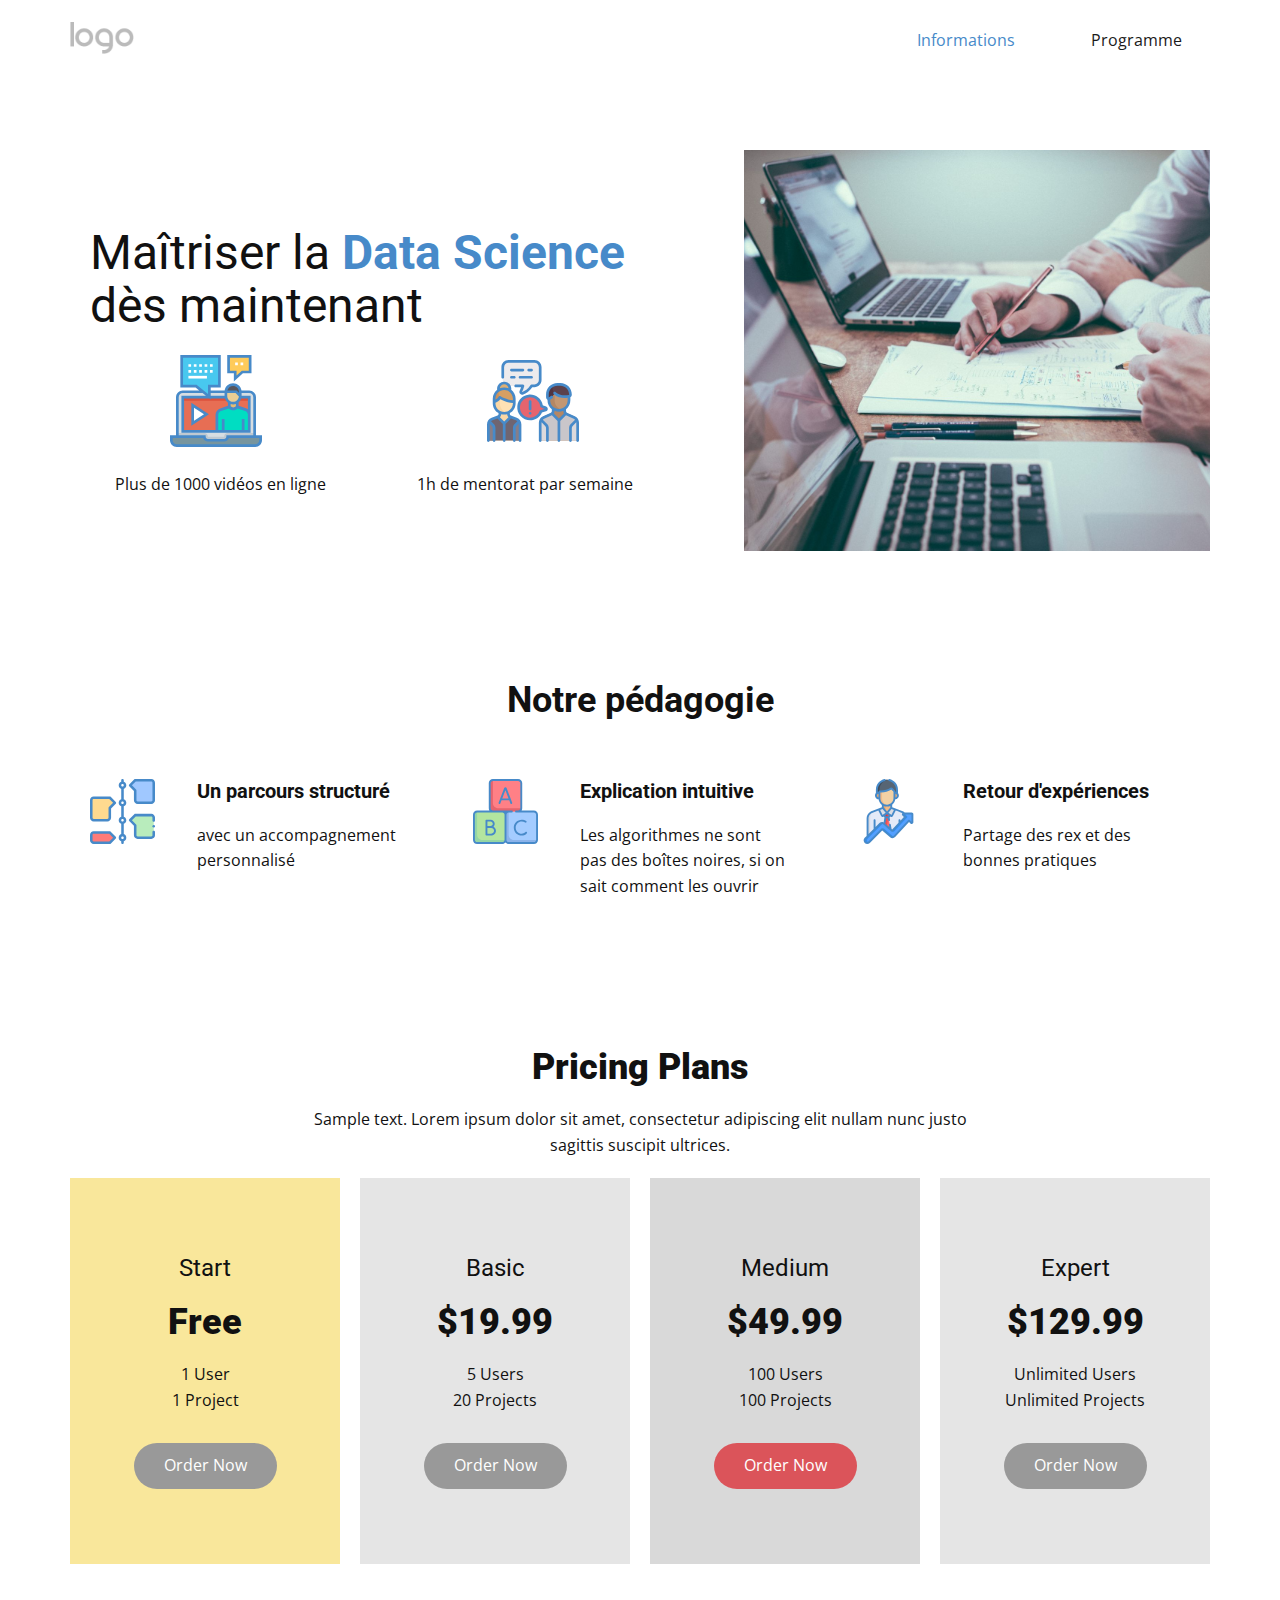
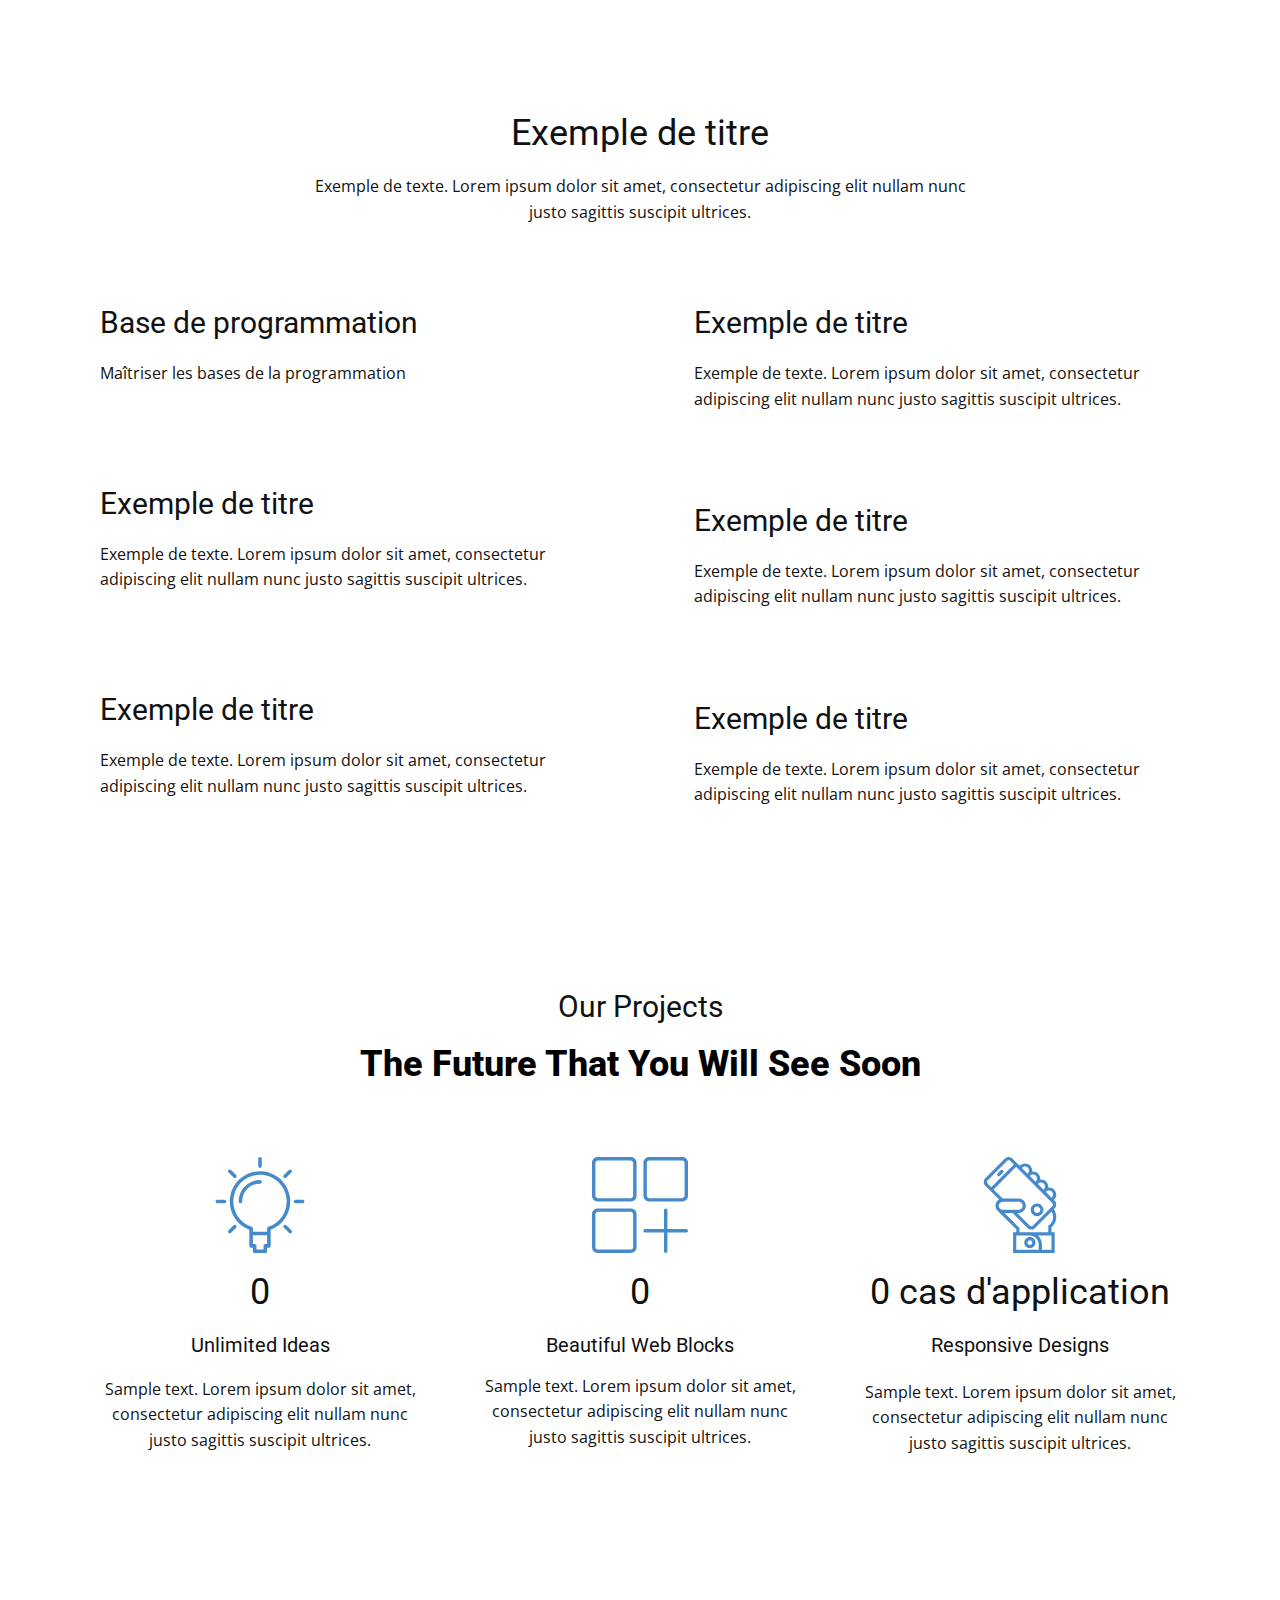
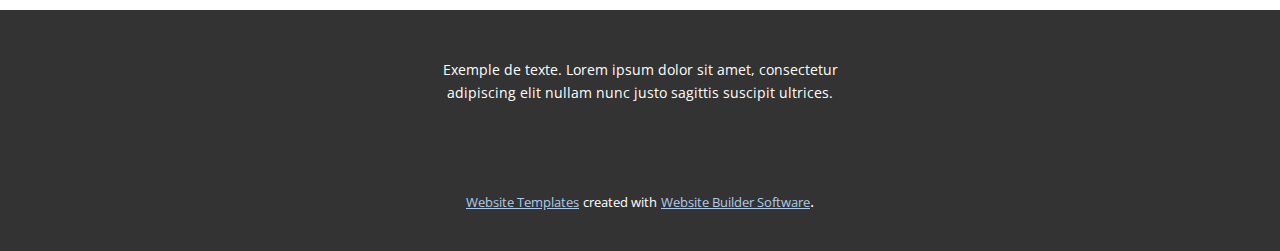
==== Informations.html @ c81e3d2c "update" ====
<!DOCTYPE html>
<html style="font-size: 16px;">
  <head>
    <meta name="viewport" content="width=device-width, initial-scale=1.0">
    <meta charset="utf-8">
    <meta name="keywords" content="Pricing Plans, Free, $19.99, $49.99, $129.99">
    <meta name="description" content="">
    <meta name="page_type" content="np-template-header-footer-from-plugin">
    <title>Informations</title>
    <link rel="stylesheet" href="nicepage.css" media="screen">
<link rel="stylesheet" href="Informations.css" media="screen">
    <script class="u-script" type="text/javascript" src="jquery.js" defer=""></script>
    <script class="u-script" type="text/javascript" src="nicepage.js" defer=""></script>
    <meta name="generator" content="Nicepage 2.27.3, nicepage.com">
    <link id="u-theme-google-font" rel="stylesheet" href="https://fonts.googleapis.com/css?family=Roboto:100,100i,300,300i,400,400i,500,500i,700,700i,900,900i|Open+Sans:300,300i,400,400i,600,600i,700,700i,800,800i">
    
    
    
    
    
    
    <script type="application/ld+json">{
		"@context": "http://schema.org",
		"@type": "Organization",
		"name": "Site1",
		"url": "index.html",
		"logo": "images/default-logo.png"
}</script>
    <meta property="og:title" content="Informations">
    <meta property="og:type" content="website">
    <meta name="theme-color" content="#478ac9">
    <link rel="canonical" href="index.html">
    <meta property="og:url" content="index.html">
  </head>
  <body class="u-body"><header class="u-clearfix u-header u-header" id="sec-8003"><div class="u-clearfix u-sheet u-valign-middle u-sheet-1">
        <a href="https://nicepage.com" class="u-image u-logo u-image-1" data-image-width="80" data-image-height="40">
          <img src="images/default-logo.png" class="u-logo-image u-logo-image-1" data-image-width="64">
        </a>
        <nav class="u-menu u-menu-dropdown u-offcanvas u-menu-1">
          <div class="menu-collapse" style="font-size: 1rem; letter-spacing: 0;">
            <a class="u-button-style u-custom-left-right-menu-spacing u-custom-padding-bottom u-custom-top-bottom-menu-spacing u-nav-link u-text-active-palette-1-base u-text-hover-palette-2-base" href="#">
              <svg><use xmlns:xlink="http://www.w3.org/1999/xlink" xlink:href="#menu-hamburger"></use></svg>
              <svg version="1.1" xmlns="http://www.w3.org/2000/svg" xmlns:xlink="http://www.w3.org/1999/xlink"><defs><symbol id="menu-hamburger" viewBox="0 0 16 16" style="width: 16px; height: 16px;"><rect y="1" width="16" height="2"></rect><rect y="7" width="16" height="2"></rect><rect y="13" width="16" height="2"></rect>
</symbol>
</defs></svg>
            </a>
          </div>
          <div class="u-custom-menu u-nav-container">
            <ul class="u-nav u-spacing-20 u-unstyled u-nav-1"><li class="u-nav-item"><a class="u-border-active-palette-1-base u-border-hover-palette-1-base u-button-style u-nav-link u-text-active-palette-1-base u-text-grey-90 u-text-hover-palette-2-base" href="Accueil.html" style="padding: 10px 28px;">Informations</a>
</li><li class="u-nav-item"><a class="u-border-active-palette-1-base u-border-hover-palette-1-base u-button-style u-nav-link u-text-active-palette-1-base u-text-grey-90 u-text-hover-palette-2-base" href="Page-2.html" style="padding: 10px 28px;">Programme</a>
</li></ul>
          </div>
          <div class="u-custom-menu u-nav-container-collapse">
            <div class="u-black u-container-style u-inner-container-layout u-opacity u-opacity-95 u-sidenav">
              <div class="u-menu-close"></div>
              <ul class="u-align-center u-nav u-popupmenu-items u-unstyled u-nav-2"><li class="u-nav-item"><a class="u-button-style u-nav-link" href="Accueil.html" style="padding: 10px 28px;">Informations</a>
</li><li class="u-nav-item"><a class="u-button-style u-nav-link" href="Page-2.html" style="padding: 10px 28px;">Programme</a>
</li></ul>
            </div>
            <div class="u-black u-menu-overlay u-opacity u-opacity-70"></div>
          </div>
        </nav>
      </div></header>
    <section class="u-clearfix u-section-1" id="sec-7a95">
      <div class="u-clearfix u-sheet u-sheet-1">
        <div class="u-clearfix u-expanded-width u-gutter-50 u-layout-wrap u-layout-wrap-1">
          <div class="u-layout">
            <div class="u-layout-row">
              <div class="u-align-left u-container-style u-layout-cell u-left-cell u-size-34 u-layout-cell-1">
                <div class="u-container-layout u-container-layout-1">
                  <h1 class="u-align-left u-heading-font u-text u-text-default u-title u-text-1">Maîtriser la <font class="u-text-palette-1-base"><b>Data Science</b>
                    </font>&nbsp;<br>dès maintenant
                  </h1><span class="u-icon u-icon-circle u-text-palette-1-base u-icon-1"><svg class="u-svg-link" preserveAspectRatio="xMidYMin slice" viewBox="0 0 512 512" style=""><use xmlns:xlink="http://www.w3.org/1999/xlink" xlink:href="#svg-7448"></use></svg><svg xmlns="http://www.w3.org/2000/svg" xmlns:xlink="http://www.w3.org/1999/xlink" version="1.1" xml:space="preserve" class="u-svg-content" viewBox="0 0 512 512" x="0px" y="0px" id="svg-7448" style="enable-background:new 0 0 512 512;"><path style="fill:#E6646E;" d="M326.259,305.786c5.848-1.86,6.074-10.054,0.332-12.218c-10.951-4.127-22.983-8.813-23.07-9.516  c-4.305-34.468-35.885-60.456-72.504-55.502c-29.397,3.977-51.491,26.688-54.769,56.171c-4.304,38.709,25.881,71.48,63.719,71.48  c27.667,0,51.173-17.555,60.166-42.107L326.259,305.786z"></path><path style="fill:#EDEBED;" d="M264.016,35.555h-144.29c-17.709,0-32.065,14.356-32.065,32.065v72.145  c0,17.709,14.356,32.065,32.065,32.065h80.161c0,0-3.787,15.149-11.362,29.828c-3.48,6.743,3.435,13.987,10.416,11.014  c15.71-6.691,35.944-19.01,49.043-40.841h16.032c17.709,0,32.065-14.356,32.065-32.065V67.62  C296.08,49.911,281.725,35.555,264.016,35.555z"></path><path style="fill:#FAD7A5;" d="M163.048,356.415l-32.92-12.345c-6.258-2.347-10.403-8.329-10.403-15.012v-12.937H71.629v12.938  c0,6.683-4.145,12.665-10.403,15.011l-32.92,12.345C15.791,361.108,7.5,373.072,7.5,386.438v90.005h176.355v-90.005  C183.855,373.072,175.563,361.108,163.048,356.415z"></path><path style="fill:#6F6571;" d="M7.5,476.443h176.355v-90.005c0-13.366-8.291-25.33-20.806-30.023l-31.663-11.874l-24.372,24.372  c-6.261,6.261-16.412,6.261-22.673,0l-24.372-24.372l-31.663,11.874C15.791,361.108,7.5,373.071,7.5,386.437V476.443z"></path><path style="fill:#FFE1B4;" d="M95.678,324.136L95.678,324.136c-30.99,0-56.113-25.123-56.113-56.113v-24.049  c0-30.99,25.123-56.113,56.113-56.113l0,0c30.99,0,56.113,25.123,56.113,56.113v24.049  C151.79,299.014,126.668,324.136,95.678,324.136z"></path><path style="fill:#FAD7A5;" d="M71.629,268.023v-24.048c0-25.415,16.908-46.857,40.081-53.759  c-5.083-1.514-10.457-2.354-16.032-2.354c-30.99,0-56.113,25.122-56.113,56.113v24.048c0,30.99,25.123,56.113,56.113,56.113  c5.575,0,10.949-0.841,16.032-2.354C88.537,314.88,71.629,293.438,71.629,268.023z"></path><g><path style="fill:#867E88;" d="M32.521,389.237l-19.96-19.96C9.365,374.307,7.5,380.2,7.5,386.437v90.005h32.065v-70.201   C39.565,399.864,37.031,393.747,32.521,389.237z"></path><path style="fill:#867E88;" d="M158.834,389.237l19.96-19.959c3.196,5.03,5.061,10.923,5.061,17.16v90.005H151.79v-70.2   C151.79,399.864,154.324,393.747,158.834,389.237z"></path>
</g><circle style="fill:#DEAF73;" cx="95.68" cy="187.859" r="32.06"></circle><path style="fill:#D59F63;" d="M39.565,243.975v17.989c8.879-4.205,19.754-10.838,28.076-20.705c2.432-2.883,6.59-3.478,9.878-1.631  c10.568,5.937,35.349,17.244,74.272,19.802v-15.455c0-30.99-25.123-56.113-56.113-56.113l0,0  C64.687,187.862,39.565,212.984,39.565,243.975z"></path><path style="fill:#CD915A;" d="M65.043,196.996c-15.329,10.017-25.479,27.3-25.479,46.978v17.989  c8.879-4.205,19.755-10.838,28.076-20.705c1.276-1.512,3.029-2.355,4.879-2.586C66.581,227.387,61.943,212.671,65.043,196.996z"></path><path style="fill:#B48764;" d="M485.458,342.375l-43.582-20.177c-5.79-2.681-9.521-8.661-9.521-15.261v-30.898h-64.128v30.898  c0,6.599-3.731,12.58-9.52,15.26l-43.584,20.177c-11.579,5.361-19.041,17.322-19.041,30.521v103.546h208.419V372.897  C504.5,359.697,497.038,347.736,485.458,342.375z"></path><path style="fill:#C9C6CA;" d="M485.458,342.375l-43.285-20.039l-30.545,30.544c-6.261,6.261-16.412,6.261-22.673,0l-30.546-30.545  l-43.286,20.04c-11.579,5.361-19.041,17.322-19.041,30.521v103.546h208.419V372.897C504.5,359.697,497.038,347.736,485.458,342.375z  "></path><path style="fill:#C39772;" d="M400.291,308.104L400.291,308.104c-30.99,0-56.113-25.123-56.113-56.113v-48.097h112.226v48.097  C456.404,282.981,431.282,308.104,400.291,308.104z"></path><path style="fill:#B48764;" d="M376.243,251.991v-48.097h-32.065v48.097c0,30.99,25.123,56.113,56.113,56.113  c5.575,0,10.949-0.841,16.032-2.354C393.15,298.847,376.243,277.406,376.243,251.991z"></path><path style="fill:#5C414B;" d="M408.307,163.813h-16.032c-30.99,0-56.113,25.123-56.113,56.113v12.824  c0,5.94,6.303,9.974,11.557,7.203c8.133-4.289,17.671-12.292,24.081-20.924c2.589-3.486,7.566-4.003,11.047-1.406  c25.437,18.981,60.866,14.618,75.189,11.789c3.733-0.737,6.385-4.046,6.385-7.85v-1.635  C464.42,188.936,439.298,163.813,408.307,163.813z"></path><path style="fill:#503441;" d="M347.72,239.953c8.133-4.289,17.671-12.292,24.081-20.924c0.981-1.322,2.348-2.075,3.805-2.535  c-11.333-15.776-12.106-33.361-10.698-45.529c-17.142,9.603-28.745,27.917-28.745,48.963v12.823  C336.162,238.69,342.465,242.724,347.72,239.953z"></path><g><path style="fill:#DBD9DC;" d="M336.162,406.242c0-6.378-2.533-12.495-7.043-17.005l-30.152-30.151   c-1.857,4.259-2.886,8.947-2.886,13.81v103.546h40.081V406.242z"></path><path style="fill:#DBD9DC;" d="M501.613,359.087l-30.151,30.151c-4.51,4.51-7.043,10.627-7.043,17.005v70.2H504.5V372.896   C504.5,368.034,503.473,363.345,501.613,359.087z"></path>
</g><path d="M488.504,340.884l-43.582-19.37c-3.078-1.368-5.067-4.429-5.067-7.797v-11.968c14.64-11.665,24.049-29.628,24.049-49.758  v-16.847c4.823-2.665,8.016-7.815,8.016-13.583v-1.635c0-35.076-28.537-63.613-63.613-63.613h-16.032  c-35.077,0-63.613,28.537-63.613,63.613v14.835c0,5.07,2.182,9.663,5.985,12.602c0.645,0.498,1.324,0.936,2.031,1.315v3.313  c0,20.13,9.409,38.093,24.048,49.757v11.969c0,3.369-1.989,6.429-5.066,7.797l-43.583,19.37  c-14.273,6.344-23.496,20.535-23.496,36.154v99.404c0,4.142,3.358,7.5,7.5,7.5s7.5-3.358,7.5-7.5v-99.403  c0-0.869,0.062-1.728,0.152-2.58l20.082,20.082c3.126,3.126,4.847,7.282,4.847,11.702v70.2c0,4.142,3.358,7.5,7.5,7.5  s7.5-3.358,7.5-7.5v-70.2c0-8.426-3.281-16.349-9.24-22.308l-23.942-23.941c2.157-2.238,4.745-4.093,7.689-5.402l42.847-19.043  l31.775,31.775v109.12c0,4.142,3.358,7.5,7.5,7.5s7.5-3.358,7.5-7.5v-109.12l31.775-31.775l42.846,19.042  c2.945,1.309,5.533,3.164,7.69,5.403l-23.942,23.941c-5.958,5.959-9.24,13.882-9.24,22.308v70.2c0,4.142,3.358,7.5,7.5,7.5  s7.5-3.358,7.5-7.5v-70.2c0-4.42,1.721-8.576,4.847-11.702l20.081-20.081c0.09,0.852,0.152,1.71,0.152,2.579v99.404  c0,4.142,3.358,7.5,7.5,7.5s7.5-3.358,7.5-7.5v-99.404C512,361.419,502.777,347.228,488.504,340.884z M351.678,251.991v-3.374  c4.68-1.855,9.248-4.806,13.621-8.842c3.043-2.809,3.234-7.554,0.424-10.598c-2.808-3.043-7.553-3.233-10.598-0.424  c-3.751,3.462-7.499,5.7-11.137,6.649c-0.088,0.023-0.153,0.033-0.199,0.037c-0.054-0.104-0.127-0.325-0.127-0.678v-14.835  c0-26.805,21.808-48.613,48.613-48.613h16.032c26.805,0,48.613,21.808,48.613,48.613v1.635c0,0.243-0.146,0.455-0.338,0.493  c-44.914,8.868-67.437-7.848-75.036-15.447c-2.929-2.929-7.678-2.929-10.606,0c-2.929,2.929-2.929,7.678,0,10.606  c23.289,23.289,57.274,23.709,77.964,21.224v13.554c0,26.805-21.808,48.613-48.613,48.613  C373.486,300.604,351.678,278.796,351.678,251.991z M400.292,315.604c8.703,0,17.002-1.761,24.563-4.938v3.051  c0,4.318,1.197,8.445,3.318,12.012l-27.881,27.881l-27.882-27.882c2.12-3.567,3.317-7.693,3.317-12.011v-3.052  C383.289,313.843,391.588,315.604,400.292,315.604z"></path><path d="M165.682,349.392l-32.92-12.345c-3.312-1.242-5.536-4.452-5.536-7.989v-5.831c19.137-10.979,32.065-31.604,32.065-55.204  v-24.049c0-20.336-9.604-38.461-24.502-50.114c0.301-1.98,0.453-3.99,0.453-5.999c0-21.816-17.749-39.564-39.564-39.564  c-21.816,0-39.565,17.749-39.565,39.564c0,2.009,0.169,4.01,0.469,5.987c-14.907,11.653-24.518,29.782-24.518,50.126v24.049  c0,23.6,12.928,44.224,32.065,55.203v5.831c0,3.537-2.225,6.748-5.537,7.989l-32.92,12.345C10.317,355.151,0,370.038,0,386.437  v90.005c0,4.142,3.358,7.5,7.5,7.5s7.5-3.358,7.5-7.5v-90.005c0-1.289,0.104-2.562,0.303-3.811l11.914,11.915  c3.126,3.126,4.847,7.282,4.847,11.702v70.2c0,4.142,3.358,7.5,7.5,7.5s7.5-3.358,7.5-7.5v-70.2c0-8.426-3.281-16.349-9.24-22.308  l-15.22-15.22c2.356-2.266,5.168-4.09,8.335-5.277l27.142-10.178l30.097,30.096v93.087c0,4.142,3.358,7.5,7.5,7.5s7.5-3.358,7.5-7.5  v-93.087l30.096-30.096l27.141,10.178c3.167,1.188,5.979,3.012,8.336,5.277l-15.221,15.22c-5.958,5.959-9.24,13.882-9.24,22.308  v70.2c0,4.142,3.358,7.5,7.5,7.5s7.5-3.358,7.5-7.5v-70.2c0-4.42,1.721-8.576,4.847-11.702l11.914-11.914  c0.198,1.249,0.303,2.522,0.303,3.811v90.005c0,4.142,3.358,7.5,7.5,7.5s7.5-3.358,7.5-7.5v-90.005  C191.354,370.038,181.038,355.151,165.682,349.392z M95.678,163.297c12.661,0,23.113,9.629,24.423,21.948  c-7.525-3.141-15.774-4.883-24.424-4.883s-16.899,1.742-24.423,4.883C72.565,172.926,83.017,163.297,95.678,163.297z   M95.678,195.362c26.805,0,48.613,21.808,48.613,48.613v8.236c-34.919-2.646-68.448-22.471-68.803-22.683  c-1.792-1.075-3.95-1.354-5.956-0.77c-2.006,0.584-3.677,1.978-4.611,3.847c-3.384,6.768-11.111,12.244-17.856,15.877v-4.507  C47.064,217.169,68.872,195.362,95.678,195.362z M47.064,268.023v-2.909c6.887-2.974,19.127-9.28,27.038-19.224  c12.215,6.393,40.339,19.391,70.188,21.356v0.777c0,26.805-21.808,48.613-48.613,48.613l0,0  C68.872,316.636,47.064,294.829,47.064,268.023z M95.678,331.636c5.729,0,11.278-0.774,16.562-2.201  c0.103,6.316,2.775,12.22,7.156,16.489l-23.718,23.718l-23.719-23.718c4.381-4.27,7.053-10.173,7.156-16.489  C84.399,330.862,89.948,331.636,95.678,331.636z"></path><path d="M247.983,91.152c4.142,0,7.5-3.358,7.5-7.5s-3.358-7.5-7.5-7.5h-16.034c-4.142,0-7.5,3.358-7.5,7.5s3.358,7.5,7.5,7.5  H247.983z"></path><path d="M199.885,76.152h-64.128c-4.142,0-7.5,3.358-7.5,7.5s3.358,7.5,7.5,7.5h64.128c4.142,0,7.5-3.358,7.5-7.5  S204.027,76.152,199.885,76.152z"></path><path d="M176.354,123.733c0,4.142,3.358,7.5,7.5,7.5h64.129c4.142,0,7.5-3.358,7.5-7.5s-3.358-7.5-7.5-7.5h-64.129  C179.712,116.233,176.354,119.591,176.354,123.733z"></path><path d="M135.757,131.233h16.035c4.142,0,7.5-3.358,7.5-7.5s-3.358-7.5-7.5-7.5h-16.035c-4.142,0-7.5,3.358-7.5,7.5  S131.615,131.233,135.757,131.233z"></path><path d="M87.661,131.233c4.142,0,7.5-3.358,7.5-7.5V67.62c0-13.545,11.02-24.564,24.564-24.564h144.291  c13.545,0,24.565,11.02,24.565,24.564v72.146c0,13.545-11.02,24.564-24.565,24.564h-16.032c-2.634,0-5.076,1.382-6.431,3.641  c-12.276,20.461-31.598,31.871-45.646,37.841c-0.189,0.08-0.425,0.181-0.711-0.126c-0.199-0.215-0.159-0.293-0.051-0.502  c7.914-15.305,11.854-30.879,12.018-31.535c0.561-2.24,0.057-4.614-1.364-6.435s-3.602-2.884-5.912-2.884h-40.081  c-4.142,0-7.5,3.358-7.5,7.5s3.358,7.5,7.5,7.5h29.963c-1.807,5.308-4.465,12.227-7.949,18.965  c-3.03,5.861-2.098,12.766,2.377,17.59c3.036,3.274,7.14,5.011,11.369,5.011c2.076,0,4.182-0.418,6.207-1.279  c15.258-6.484,36.001-18.66,50.343-40.287h11.899c21.816,0,39.565-17.749,39.565-39.564V67.62c0-21.816-17.749-39.564-39.565-39.564  h-144.29c-21.816,0-39.564,17.749-39.564,39.564v56.113C80.161,127.875,83.519,131.233,87.661,131.233z"></path><path d="M239.967,307.588c4.142,0,7.5-3.358,7.5-7.5v-40.081c0-4.142-3.358-7.5-7.5-7.5s-7.5,3.358-7.5,7.5v40.081  C232.467,304.23,235.825,307.588,239.967,307.588z"></path><path d="M239.967,316.636c-4.142,0-7.5,3.358-7.5,7.5s3.358,7.5,7.5,7.5h0.08c4.142,0,7.46-3.358,7.46-7.5  S244.109,316.636,239.967,316.636z"></path><path d="M305.791,320.165l22.741-7.232c5.756-1.83,9.579-6.914,9.737-12.952c0.159-6.031-3.387-11.303-9.033-13.431  c-10.777-4.061-16.188-6.25-18.886-7.404c-3.179-17.285-12.799-33.114-26.805-43.896c-15.23-11.724-34.242-16.743-53.533-14.133  c-32.937,4.456-57.538,29.683-61.218,62.774c-2.267,20.385,4.215,40.771,17.784,55.933c13.58,15.173,33.04,23.876,53.39,23.876  C268.61,363.701,294.602,346.356,305.791,320.165z M239.967,348.701c-16.088,0-31.475-6.881-42.212-18.879  c-10.884-12.162-15.875-27.884-14.053-44.272c2.906-26.13,22.324-46.05,48.32-49.567c2.652-0.358,5.294-0.536,7.917-0.536  c12.501,0,24.51,4.035,34.456,11.69c12.098,9.313,19.799,22.753,21.683,37.841c0.604,4.853,4.204,6.31,12.091,9.5  c3.317,1.342,7.681,3.04,12.997,5.057l-23.307,7.412c-2.21,0.703-3.972,2.39-4.77,4.568  C284.944,333.757,263.595,348.701,239.967,348.701z"></path></svg></span><span class="u-icon u-icon-circle u-text-palette-1-base u-icon-2"><svg class="u-svg-link" preserveAspectRatio="xMidYMin slice" viewBox="0 0 512 512" style=""><use xmlns:xlink="http://www.w3.org/1999/xlink" xlink:href="#svg-ba41"></use></svg><svg xmlns="http://www.w3.org/2000/svg" xmlns:xlink="http://www.w3.org/1999/xlink" version="1.1" xml:space="preserve" class="u-svg-content" viewBox="0 0 512 512" id="svg-ba41"><path d="m471 234.5v260h-430v-260c0-16.570312 13.429688-30 30-30h370c16.570312 0 30 13.429688 30 30zm0 0" fill="#d7dee2"></path><path d="m441 234.5v190h-370v-190zm0 0" fill="#e76e54"></path><path d="m441 234.5v20h-370v-20zm0 0" fill="#dd523c"></path><path d="m471 434.5v60h-430v-60h150c11.046875 0 20 8.953125 20 20h90c0-11.046875 8.953125-20 20-20zm0 0" fill="#bfc9d1"></path><path d="m321 454.5c0 11.046875-8.953125 20-20 20h-90c-11.046875 0-20-8.953125-20-20h-183.5v20c0 16.570312 13.429688 30 30 30h437c16.570312 0 30-13.429688 30-30v-20zm0 0" fill="#77959e"></path><path d="m275 7.5h-210v166h80l74 59v-59h56zm0 0" fill="#48c8ef"></path><path d="m374.074219 288.5.132812-.167969v-35.832031h-44.152343v36l-.101563.035156c11.109375 14.550782 33.027344 14.539063 44.121094-.035156zm0 0" fill="#e5bd76"></path><path d="m420.566406 304.097656-46.359375-15.597656v-.167969l-.132812.167969c-11.09375 14.574219-33.011719 14.585938-44.121094.035156l-48.234375 15.695313c-12.355469 4.019531-20.71875 15.535156-20.71875 28.527343v91.742188h180v-91.96875c0-12.882812-8.222656-24.328125-20.433594-28.433594zm0 0" fill="#00ddc2"></path><path d="m311 204.5v23c0 22.089844 17.910156 40 40 40s40-17.910156 40-40l-23-23zm0 0" fill="#ecce93"></path><path d="m351 164.5c-22.089844 0-40 17.910156-40 40h57l23 23v-23c0-22.089844-17.910156-40-40-40zm0 0" fill="#57565c"></path><path d="m203 329.5-76.878906-50.160156v100.320312zm0 0" fill="#fff"></path><path d="m446 7.5h-120v87h36.855469v36l40-36h43.144531zm0 0" fill="#ffcb5a"></path><path d="m478.5 447v-212.5c0-20.679688-16.820312-37.5-37.5-37.5h-43.097656c-3.605469-22.640625-23.261719-40-46.902344-40s-43.296875 17.359375-46.902344 40h-77.597656v-16h56v-181h-225v181h84.875l20.070312 16h-91.445312c-20.679688 0-37.5 16.820312-37.5 37.5v212.5h-33.5v27.5c0 20.679688 16.820312 37.5 37.5 37.5h437c20.679688 0 37.5-16.820312 37.5-37.5v-27.5zm-82.269531-205h37.269531v60.527344c-3.136719-2.351563-6.679688-4.238282-10.542969-5.539063l-41.25-13.878906v-19.414063c6.683594-5.675781 11.777344-13.160156 14.523438-21.695312zm3.269531 114.5v60.5h-96v-60.5h-15v60.5h-20v-84.242188c0-9.773437 6.242188-18.371093 15.539062-21.394531l43.609376-14.191406c6.507812 6.253906 15.121093 9.765625 24.351562 9.765625 9.242188 0 17.867188-3.519531 24.378906-9.792969l41.796875 14.058594c9.164063 3.085937 15.324219 11.65625 15.324219 21.328125v84.46875h-19v-60.5zm-61.941406-70.621094v-12.828125c4.261718 1.261719 8.773437 1.949219 13.441406 1.949219 5.503906 0 10.789062-.953125 15.707031-2.679688v13.28125c-3.808593 4.050782-9.058593 6.339844-14.707031 6.339844-5.519531-.003906-10.65625-2.183594-14.441406-6.0625zm13.441406-113.878906c17.921875 0 32.5 14.578125 32.5 32.5v4.894531l-12.394531-12.394531h-51.722657c3.394532-14.316406 16.277344-25 31.617188-25zm-32.5 40h46.394531l18.464844 18.464844c-1.503906 16.535156-15.4375 29.535156-32.359375 29.535156-17.921875 0-32.5-14.578125-32.5-32.5zm-12.730469 30c3.046875 9.476562 8.988281 17.667969 16.785157 23.519531v17.535157l-43.160157 14.042968c-15.488281 5.039063-25.894531 19.371094-25.894531 35.660156v84.242188h-175v-175h140.386719l7.613281 6.070312v-6.070312zm-2.269531-30v15h-77v-15zm-155.875-46h-75.125v-151h195v151h-56v50.929688zm-99.125 68.5c0-12.40625 10.09375-22.5 22.5-22.5h110.257812l18.8125 15h-136.570312v205h385v-205h-50v-15h42.5c12.40625 0 22.5 10.09375 22.5 22.5v212.5h-150v7.5c0 6.894531-5.605469 12.5-12.5 12.5h-90c-6.894531 0-12.5-5.605469-12.5-12.5v-7.5h-150zm448.5 240c0 12.40625-10.09375 22.5-22.5 22.5h-437c-12.40625 0-22.5-10.09375-22.5-22.5v-12.5h169.539062c3.273438 11.53125 13.894532 20 26.460938 20h90c12.5625 0 23.1875-8.46875 26.460938-20h169.539062zm0 0"></path><path d="m118.621094 393.507812 98.105468-64.007812-98.105468-64.007812zm15-100.320312 55.652344 36.3125-55.652344 36.3125zm0 0"></path><path d="m355.355469 147.339844 50.378906-45.339844h47.765625v-102h-135v102h36.855469zm-21.855469-60.339844v-72h105v72h-38.519531l-29.625 26.660156v-26.660156zm0 0"></path><g fill="#fff"><path d="m102.5 116h103v15h-103zm0 0"></path><path d="m237.5 98.5h-15v-15h15zm-30 0h-15v-15h15zm-30 0h-15v-15h15zm-30 0h-15v-15h15zm-30 0h-15v-15h15zm0 0"></path><path d="m237.5 66h-15v-15h15zm-30 0h-15v-15h15zm-30 0h-15v-15h15zm-30 0h-15v-15h15zm-30 0h-15v-15h15zm0 0"></path><path d="m407.5 57h-15v-15h15zm-30 0h-15v-15h15zm0 0"></path>
</g></svg></span>
                  <p class="u-align-left u-text u-text-2">1h de mentorat par semaine</p>
                  <p class="u-align-left u-text u-text-default u-text-3">Plus de 1000 vidéos en ligne&nbsp;</p>
                </div>
              </div>
              <div class="u-align-left u-container-style u-image u-layout-cell u-right-cell u-size-26 u-image-1" src="">
                <div class="u-container-layout u-container-layout-2"></div>
              </div>
            </div>
          </div>
        </div>
      </div>
    </section>
    <section class="u-align-center u-clearfix u-section-2" id="sec-c217">
      <div class="u-clearfix u-sheet u-sheet-1">
        <h2 class="u-text u-text-default u-text-1">Notre pédagogie</h2>
        <div class="u-expanded-width u-list u-repeater u-list-1">
          <div class="u-container-style u-list-item u-repeater-item u-list-item-1">
            <div class="u-container-layout u-similar-container u-container-layout-1"><span class="u-icon u-icon-circle u-text-palette-1-base u-icon-1"><svg class="u-svg-link" preserveAspectRatio="xMidYMin slice" viewBox="0 0 512 512" style=""><use xmlns:xlink="http://www.w3.org/1999/xlink" xlink:href="#svg-50bb"></use></svg><svg xmlns="http://www.w3.org/2000/svg" xmlns:xlink="http://www.w3.org/1999/xlink" version="1.1" xml:space="preserve" class="u-svg-content" viewBox="0 0 512 512" id="svg-50bb"><g><g fill="#fff"><circle cx="256" cy="50" r="20"></circle><circle cx="256" cy="187.333" r="20"></circle><circle cx="256" cy="324.667" r="20"></circle><circle cx="256" cy="462" r="20"></circle>
</g><path d="m29 502h127l40-40-40-40h-127c-10.493 0-19 8.507-19 19v42c0 10.493 8.507 19 19 19z" fill="#ff7b79"></path><path d="m156 147.333h-127c-10.493 0-19 8.507-19 19v61 78.333c0 10.493 8.507 19 19 19h108c10.493 0 19-8.507 19-19v-78.333l40-40z" fill="#ffda8f"></path><path d="m356 10h127c10.493 0 19 8.507 19 19v61 78.333c0 10.493-8.507 19-19 19h-108c-10.493 0-19-8.507-19-19v-78.333l-40-40z" fill="#a0c8ff"></path><path d="m356 284.667h127c10.493 0 19 8.507 19 19v61 78.333c0 10.493-8.507 19-19 19h-108c-10.493 0-19-8.507-19-19v-78.333l-40-40z" fill="#b8ecbc"></path><g><path d="m286 50c0-13.036-8.361-24.152-20-28.28v-11.72c0-5.522-4.477-10-10-10s-10 4.478-10 10v11.72c-11.639 4.128-20 15.243-20 28.28s8.361 24.152 20 28.28v80.773c-11.639 4.128-20 15.243-20 28.28s8.361 24.152 20 28.28v80.774c-11.639 4.128-20 15.244-20 28.28s8.361 24.152 20 28.28v80.773c-11.639 4.128-20 15.244-20 28.28s8.361 24.152 20 28.28v11.72c0 5.522 4.477 10 10 10s10-4.478 10-10v-11.72c11.639-4.128 20-15.244 20-28.28s-8.361-24.152-20-28.28v-80.773c11.639-4.128 20-15.244 20-28.28s-8.361-24.152-20-28.28v-80.774c11.639-4.128 20-15.243 20-28.28s-8.361-24.152-20-28.28v-80.773c11.639-4.128 20-15.244 20-28.28zm-30-10c5.514 0 10 4.486 10 10s-4.486 10-10 10-10-4.486-10-10 4.486-10 10-10zm0 432c-5.514 0-10-4.486-10-10s4.486-10 10-10 10 4.486 10 10-4.486 10-10 10zm0-137.333c-5.514 0-10-4.486-10-10s4.486-10 10-10 10 4.486 10 10-4.486 10-10 10zm0-137.334c-5.514 0-10-4.486-10-10s4.486-10 10-10 10 4.486 10 10-4.486 10-10 10z"></path><path d="m163.071 414.929c-1.875-1.875-4.419-2.929-7.071-2.929h-127c-15.991 0-29 13.01-29 29v42c0 15.99 13.009 29 29 29h127c2.652 0 5.196-1.054 7.071-2.929l40-40c3.905-3.905 3.905-10.237 0-14.143zm-11.213 77.071h-122.858c-4.962 0-9-4.037-9-9v-42c0-4.963 4.038-9 9-9h122.858l30 30z"></path><path d="m163.071 140.262c-1.875-1.875-4.419-2.929-7.071-2.929h-127c-15.991 0-29 13.01-29 29v139.333c0 15.99 13.009 29 29 29h108c15.991 0 29-13.01 29-29v-74.19l37.071-37.071c3.905-3.905 3.905-10.237 0-14.143zm-14.142 80c-1.875 1.876-2.929 4.419-2.929 7.071v78.333c0 4.963-4.038 9-9 9h-108c-4.962 0-9-4.037-9-9v-139.333c0-4.963 4.038-9 9-9h122.858l30 30z"></path><path d="m483 0h-127c-2.652 0-5.196 1.054-7.071 2.929l-40 40c-3.905 3.905-3.905 10.237 0 14.143l37.071 37.071v74.19c0 15.99 13.009 29 29 29h108c15.991 0 29-13.01 29-29v-139.333c0-15.99-13.009-29-29-29zm9 168.333c0 4.963-4.038 9-9 9h-108c-4.962 0-9-4.037-9-9v-78.333c0-2.652-1.054-5.195-2.929-7.071l-32.929-32.929 30-30h122.858c4.962 0 9 4.037 9 9z"></path><circle cx="502" cy="371.81" r="10"></circle><path d="m483 274.67h-127c-2.63 0-5.21 1.06-7.07 2.93l-40 40c-3.9 3.891-3.9 10.24 0 14.141l37.07 37.069v74.19c0 7.75 3.02 15.029 8.49 20.51 5.48 5.47 12.76 8.49 20.51 8.49h108c7.75 0 15.03-3.021 20.51-8.49 5.47-5.48 8.49-12.76 8.49-20.51v-26.19c0-5.51-4.49-10-10-10s-10 4.49-10 10v26.19c-.01 4.95-4.04 8.99-9 9h-108c-4.96-.01-8.99-4.05-9-9v-78.33c0-2.641-1.07-5.21-2.93-7.07l-32.93-32.93 30-30h122.86c4.96.01 8.99 4.04 9 9v23.14c0 5.51 4.49 10 10 10s10-4.49 10-10v-23.14c0-7.75-3.02-15.03-8.49-20.51-5.48-5.471-12.76-8.49-20.51-8.49z"></path>
</g>
</g></svg>
            
            
          </span>
              <div class="u-container-style u-group u-group-1">
                <div class="u-container-layout u-valign-top u-container-layout-2">
                  <h5 class="u-text u-text-2">Un parcours structuré</h5>
                  <p class="u-text u-text-3">avec un accompagnement personnalisé</p>
                </div>
              </div>
            </div>
          </div>
          <div class="u-container-style u-list-item u-repeater-item u-list-item-2">
            <div class="u-container-layout u-similar-container u-container-layout-3"><span class="u-icon u-icon-circle u-text-palette-1-base u-icon-2"><svg class="u-svg-link" preserveAspectRatio="xMidYMin slice" viewBox="0 0 512 512" style=""><use xmlns:xlink="http://www.w3.org/1999/xlink" xlink:href="#svg-f824"></use></svg><svg xmlns="http://www.w3.org/2000/svg" xmlns:xlink="http://www.w3.org/1999/xlink" version="1.1" xml:space="preserve" class="u-svg-content" viewBox="0 0 512 512" id="svg-f824"><g><g><path d="m231.15 256h-198.8c-13.724 0-24.85 11.126-24.85 24.85v198.8c0 13.724 11.126 24.85 24.85 24.85h198.8c13.724 0 24.85-11.126 24.85-24.85v-198.8c0-13.724-11.126-24.85-24.85-24.85z" fill="#b3e59f"></path><path d="m479.65 256h-198.8c-13.724 0-24.85 11.126-24.85 24.85v198.8c0 13.724 11.126 24.85 24.85 24.85h198.8c13.724 0 24.85-11.126 24.85-24.85v-198.8c0-13.724-11.126-24.85-24.85-24.85z" fill="#a4ccff"></path><path d="m355.4 7.5h-198.8c-13.724 0-24.85 11.126-24.85 24.85v198.8c0 13.724 11.126 24.85 24.85 24.85h198.8c13.724 0 24.85-11.126 24.85-24.85v-198.8c0-13.724-11.126-24.85-24.85-24.85z" fill="#ff8086"></path><path d="m378.728 231.15h-180.711c-22.837 0-41.417-18.579-41.417-41.417v-180.711-1.522c-13.724 0-24.85 11.126-24.85 24.85v198.8c0 13.724 11.126 24.85 24.85 24.85h198.8c13.724 0 24.85-11.126 24.85-24.85z" fill="#e5646e"></path><path d="m254.478 479.65h-180.711c-22.837 0-41.417-18.579-41.417-41.417v-180.711-1.522c-13.724 0-24.85 11.126-24.85 24.85v198.8c0 13.724 11.126 24.85 24.85 24.85h198.8c13.724 0 24.85-11.126 24.85-24.85z" fill="#95d6a4"></path><path d="m502.978 479.65h-180.711c-22.837 0-41.417-18.579-41.417-41.417v-180.711-1.522c-13.724 0-24.85 11.126-24.85 24.85v198.8c0 13.724 11.126 24.85 24.85 24.85h198.8c13.724 0 24.85-11.126 24.85-24.85z" fill="#8bb3ea"></path>
</g><g><path d="m479.65 248.5h-96.967c3.202-5.018 5.067-10.969 5.067-17.35v-198.8c0-17.838-14.512-32.35-32.35-32.35h-198.8c-17.838 0-32.35 14.512-32.35 32.35v198.8c0 6.382 1.865 12.332 5.067 17.35h-96.967c-17.838 0-32.35 14.512-32.35 32.35v198.8c0 17.838 14.512 32.35 32.35 32.35h198.8c9.977 0 18.911-4.542 24.85-11.665 5.939 7.123 14.873 11.665 24.85 11.665h198.8c17.838 0 32.35-14.512 32.35-32.35v-198.8c0-17.838-14.512-32.35-32.35-32.35zm-248.5 248.5h-198.8c-9.567 0-17.35-7.783-17.35-17.35v-198.8c0-9.567 7.783-17.35 17.35-17.35h198.8c9.567 0 17.35 7.783 17.35 17.35v198.8c0 9.567-7.783 17.35-17.35 17.35zm265.85-17.35c0 9.567-7.783 17.35-17.35 17.35h-198.8c-9.567 0-17.35-7.783-17.35-17.35v-198.8c0-9.567 7.783-17.35 17.35-17.35h24.851c4.142 0 7.5-3.358 7.5-7.5s-3.358-7.5-7.5-7.5h-149.101c-9.567 0-17.35-7.783-17.35-17.35v-198.8c0-9.567 7.783-17.35 17.35-17.35h198.8c9.567 0 17.35 7.783 17.35 17.35v198.8c0 9.567-7.783 17.35-17.35 17.35h-16.563c-4.142 0-7.5 3.358-7.5 7.5s3.358 7.5 7.5 7.5h140.813c9.567 0 17.35 7.783 17.35 17.35z"></path><path d="m264.837 70.604c-.026-.069-.053-.138-.081-.206-1.577-3.833-5.271-6.307-9.415-6.307-.004 0-.008 0-.012 0-4.147.004-7.842 2.488-9.412 6.328-.023.056-.045.112-.067.169l-44.407 116.596c-1.474 3.871.468 8.204 4.339 9.678 3.873 1.475 8.204-.469 9.678-4.339l9.22-24.208h60.997l9.128 24.187c1.134 3.003 3.987 4.854 7.019 4.854.879 0 1.775-.156 2.646-.485 3.875-1.462 5.832-5.79 4.369-9.665zm-34.443 82.711 24.926-65.445 24.698 65.445z"></path><path d="m161.87 375.927c5.642-5.91 9.117-13.904 9.117-22.7 0-18.145-14.761-32.906-32.906-32.906h-32.071c-4.142 0-7.5 3.358-7.5 7.5v110.412c0 1.995.795 3.908 2.208 5.315 1.406 1.4 3.309 2.185 5.292 2.185h.033c.295-.001 29.609-.131 37.64-.131 20.523 0 37.219-16.696 37.219-37.219 0-13.92-7.686-26.072-19.032-32.456zm-23.788-40.605c9.873 0 17.906 8.033 17.906 17.906s-8.033 17.906-17.906 17.906c-2.34 0-24.572.03-24.572.03v-35.841h24.572zm5.601 95.28c-5.488 0-20.836.06-30.173.099v-44.487c3.825-.016 30.173-.051 30.173-.051 12.252 0 22.219 9.968 22.219 22.22s-9.967 22.219-22.219 22.219z"></path><path d="m423.674 416.903c-3.173-2.662-7.904-2.248-10.566.926-1.158 1.381-2.411 2.673-3.723 3.842-6.751 6.013-15.267 9.062-25.31 9.062-26.305 0-47.706-21.401-47.706-47.706s21.401-47.706 47.706-47.706c9.561 0 18.783 2.816 26.667 8.143 3.433 2.318 8.095 1.416 10.414-2.016 2.319-3.433 1.416-8.095-2.016-10.414-10.375-7.009-22.5-10.713-35.065-10.713-34.576 0-62.706 28.129-62.706 62.706s28.13 62.706 62.706 62.706c13.638 0 25.84-4.447 35.286-12.86 1.853-1.65 3.616-3.468 5.24-5.404 2.661-3.174 2.247-7.905-.927-10.566z"></path>
</g>
</g></svg>
            
            
          </span>
              <div class="u-container-style u-group u-video-cover u-group-2">
                <div class="u-container-layout u-valign-top u-container-layout-4">
                  <h5 class="u-text u-text-default u-text-4">Explication intuitive</h5>
                  <p class="u-text u-text-default u-text-5">Les algorithmes ne sont pas des boîtes noires, si on sait comment les ouvrir</p>
                </div>
              </div>
            </div>
          </div>
          <div class="u-container-style u-list-item u-repeater-item u-list-item-3">
            <div class="u-container-layout u-similar-container u-container-layout-5"><span class="u-icon u-icon-circle u-text-palette-1-base u-icon-3"><svg class="u-svg-link" preserveAspectRatio="xMidYMin slice" viewBox="0 0 510.012 510.012" style=""><use xmlns:xlink="http://www.w3.org/1999/xlink" xlink:href="#svg-ac56"></use></svg><svg xmlns="http://www.w3.org/2000/svg" xmlns:xlink="http://www.w3.org/1999/xlink" version="1.1" xml:space="preserve" class="u-svg-content" viewBox="0 0 510.012 510.012" x="0px" y="0px" id="svg-ac56" style="enable-background:new 0 0 510.012 510.012;"><g><g><path style="fill:#576574;" d="M242.213,5.373c-43.714,0-79.148,35.435-79.148,79.149v31.321    c5.29-4.903,12.815-7.568,20.162-6.587v-3.944c0-3.135,2.677-5.612,5.781-5.377c30.601,2.198,61.744-7.526,85.291-22.908    c2.198-1.437,5.109-1.079,6.896,0.841c20.131,21.639,20.01,20.802,20.01,23.627v7.745c8.052-1.207,15.195,1.281,20.158,5.895    V84.522C321.361,40.808,285.927,5.373,242.213,5.373z"></path><g><path style="fill:#3E4B5A;" d="M184.309,84.522c0-40.109,29.839-73.226,68.526-78.419c-3.477-0.467-7.018-0.73-10.622-0.73     c-43.714,0-79.148,35.435-79.148,79.149v31.321c5.29-4.903,12.815-7.568,20.161-6.587v-3.944c0-1.218,0.407-2.333,1.083-3.231     V84.522z"></path>
</g><path style="fill:#F2BB88;" d="M300.155,106.094v43.358c0,0.47-0.025,0.934-0.036,1.402c15.343,2.323,27.36-8.763,27.36-22.378    C327.479,114.833,315.452,103.801,300.155,106.094z"></path><path style="fill:#F2BB88;" d="M184.275,149.451V106.11c-13.358-1.784-27.325,8.468-27.325,22.365    c0,13.597,11.99,24.704,27.359,22.378C184.297,150.385,184.275,149.919,184.275,149.451z"></path><path style="fill:#E3A76F;" d="M319.35,111.145c-4.903-4.068-11.649-6.183-19.195-5.052v43.358c0,0.47-0.024,0.934-0.036,1.402    c7.568,1.146,14.324-0.975,19.231-5.049V111.145z"></path><path style="fill:#E3A76F;" d="M184.274,145.808c-5.043-4.187-8.129-10.437-8.129-17.332c0-6.709,3.26-12.562,8.129-16.628v-5.737    c-13.357-1.784-27.325,8.468-27.325,22.365c0,13.597,11.99,24.704,27.359,22.378c-0.011-0.468-0.034-0.934-0.034-1.402V145.808z"></path><path style="fill:#F2BB88;" d="M243.056,206.549c-12.787,0-24.024-3.511-33.215-9.383v31.063l33.073,40.823l33.072-40.823V196.29    C266.618,202.753,255.274,206.549,243.056,206.549z"></path><path style="fill:#E3A76F;" d="M231.022,205.455c-7.885-1.463-14.998-4.338-21.181-8.289v31.063l21.181,26.144V205.455z"></path><g><path style="fill:#E4EAF8;" d="M191.28,353.517c6.415-6.391,16.824-6.776,23.694-0.872l69.142,59.425l106.314-114.492     c-20.668-20.667-20.553-19.856-19.747-21.799c0.181-0.437,0.754-1.451,2.171-1.451h9.689     c-8.927-10.14-19.066-14.313-19.066-14.313l-87.493-33.884l-33.072,40.823l-33.073-40.823l-87.401,33.884     c0,0-32.36,13.304-32.36,50.193v144.122L191.28,353.517z"></path>
</g><path style="fill:#D8DCE5;" d="M90.081,310.209v144.122l21.181-21.1V300.677c0-25.309,15.23-39.514,24.793-45.94    c-13.975,5.418-16.842,6.012-24.484,11.923C102.169,273.932,90.081,287.656,90.081,310.209z"></path><path style="fill:#F2D1A5;" d="M281.194,75.771c-1.787-1.92-4.697-2.277-6.896-0.841c-23.547,15.382-54.69,25.106-85.291,22.908    c-3.104-0.235-5.781,2.241-5.781,5.377V150.5c0,30.39,23.812,58.146,59.83,58.146c32.063,0,58.147-26.085,58.147-58.146V99.398    C301.204,96.573,301.325,97.41,281.194,75.771z"></path><g><path style="fill:#F2BB88;" d="M204.407,150.5V97.961c-5.123,0.272-10.269,0.246-15.4-0.122     c-3.104-0.235-5.781,2.241-5.781,5.377V150.5c0,30.39,23.812,58.146,59.831,58.146c3.323,0,6.577-0.295,9.749-0.833     C225.37,203.16,204.407,179.238,204.407,150.5z"></path>
</g><path style="fill:#D8DCE5;" d="M282.847,287.931l24.731-49.565l-31.591-12.235l-33.072,40.823l32.245,22.9    C277.769,291.709,281.417,290.796,282.847,287.931z"></path><path style="fill:#D8DCE5;" d="M203.027,287.931l-24.731-49.565l31.592-12.235l33.072,40.823l-32.245,22.9    C208.105,291.709,204.457,290.796,203.027,287.931z"></path><path style="fill:#EE5253;" d="M242.957,266.983v-0.028l-0.02,0.014l-0.02-0.014v0.028l-23.452,16.656l11.086,16.684    c8.944,0,15.831,0,24.773,0l11.086-16.684L242.957,266.983z"></path><path style="fill:#D83941;" d="M254.673,275.304l-11.716-8.321v-0.028l-0.02,0.014l-0.02-0.014v0.028l-23.452,16.656    l11.086,16.685c8.626,0,15.324,0,23.472,0l-9.102-13.699c-1.105-1.664-0.69-3.904,0.939-5.061L254.673,275.304z"></path><path style="fill:#FF6B6B;" d="M255.324,300.324c-8.944,0-15.831,0-24.773,0l-9.894,57.205l50.27,43.205L255.324,300.324z"></path><path style="fill:#EE5253;" d="M254.022,300.324c-8.184,0-14.814,0-23.472,0l-9.894,57.205l20.435,17.563L254.022,300.324z"></path><path style="fill:#54A0FF;" d="M436.174,270.828l-63.318,0c-5.212,0-7.823,6.302-4.137,9.988l16.852,16.852L283.843,407.221    l-66.588-57.23c-8.301-7.133-20.692-6.677-28.446,1.047L72.849,466.555c-8.198,8.167-8.224,21.435-0.056,29.633    c8.168,8.2,21.435,8.223,29.633,0.056l102.221-101.831l67.173,57.732c8.54,7.337,21.351,6.616,29.012-1.633l114.392-123.191    l16.812,16.812c3.686,3.686,9.988,1.075,9.988-4.137v-63.318C442.025,273.448,439.405,270.828,436.174,270.828z"></path><g><path style="fill:#338DEF;" d="M385.571,297.668L283.843,407.221l4.847,3.752c3.808,2.948,9.236,2.502,12.513-1.027     l99.709-107.379c2.539-2.735,2.461-6.988-0.178-9.627l-12.125-12.125c-3.686-3.686-1.075-9.988,4.137-9.988l43.428,0l-0.001,0     l-63.319,0c-5.212,0-7.823,6.302-4.137,9.988L385.571,297.668z"></path><path style="fill:#338DEF;" d="M92.741,466.555c125.255-124.777,116.974-117.048,120.785-119.109     c-7.974-4.299-18.054-3.045-24.717,3.591L72.849,466.555c-8.198,8.167-8.224,21.435-0.056,29.633     c6.66,6.685,16.761,7.982,24.788,3.649C85.174,493.137,82.835,476.423,92.741,466.555z"></path><path style="fill:#338DEF;" d="M291.712,452.145l-73.279-62.975c-2.744-2.358-6.859-2.138-9.335,0.5l-4.451,4.742l67.173,57.732     c6.75,5.8,16.161,6.544,23.596,2.535C294.12,453.979,292.874,453.144,291.712,452.145z"></path>
</g>
</g><g><path d="M120.356,252.968c-0.047,0.019-0.094,0.037-0.141,0.057c-1.511,0.621-36.98,15.68-36.98,57.088v136.313l-15.024,14.967    c-11.141,11.097-11.177,29.098-0.076,40.239c11.094,11.137,29.091,11.182,40.239,0.076l97.304-96.933l61.909,53.209    c11.643,10.002,28.946,9.029,39.396-2.218L416.079,338.28l11.31,11.31c8.394,8.389,22.791,2.439,22.791-9.441V276.83    c0-7.361-5.989-13.351-13.351-13.351h-54.091c-8.109-7.149-15.634-10.309-15.98-10.452c-0.05-0.021-0.099-0.04-0.148-0.06    l-82.627-31.999v-18.807c13.063-10.246,22.153-25.322,24.551-42.523c16.128-1.362,27.946-14.551,27.946-30.057    c0-7.199-2.57-14.078-7.16-19.464v-25.5c0-19.759-6.834-39.082-19.242-54.411c-12.222-15.098-29.334-25.759-48.187-30.02    c-4.039-0.916-8.056,1.621-8.969,5.662c-0.913,4.04,1.622,8.056,5.662,8.969c32.816,7.417,55.735,36.119,55.735,69.8v15.943    c-1.669-0.463-3.387-0.786-5.141-0.97v-0.159c0.001-6.17-1.04-6.139-22.002-28.667c0-0.001-0.001-0.001-0.001-0.001    c-4.332-4.653-11.272-5.415-16.481-2.01c-24.083,15.73-53.456,23.637-80.552,21.689c-6.13-0.473-11.691,3.507-13.353,9.346    c-1.611,0.205-3.761,0.647-5.634,1.233V84.618c0-33.681,22.919-62.384,55.734-69.8c4.04-0.913,6.575-4.929,5.662-8.969    s-4.926-6.578-8.969-5.662c-18.852,4.261-35.965,14.922-48.186,30.02c-12.408,15.329-19.242,34.652-19.242,54.411v26.172    c-4.639,5.328-7.157,11.863-7.157,18.792c0,8.761,3.801,17.055,10.429,22.755c4.961,4.266,11.01,6.756,17.535,7.302    c2.425,16.723,11.463,32.855,25.931,43.573v17.759L120.356,252.968z M309.18,114.781c7.47,1.519,12.301,7.822,12.301,14.801    c0,7.078-4.911,13.32-12.301,14.821V114.781z M176.302,144.404c-15.519-3.152-17.106-24.586,0-29.253V144.404z M98.235,310.113    c0-30.852,26.024-42.504,27.641-43.196l49.337-19.127l21.662,43.413v0.001c1.661,3.327,4.683,5.753,8.29,6.655    c3.594,0.9,7.408,0.19,10.445-1.968l2.435-1.729l5.15,7.752l-6.523,38.539c-10.633-5.122-23.811-3.233-32.501,5.423    l-30.906,30.788v-53.882c0-4.143-3.357-7.5-7.5-7.5s-7.5,3.357-7.5,7.5v68.825l-40.029,39.876V310.113z M379.818,278.479h55.361    v57.688l-13.997-13.998c-3.129-3.125-8.011-2.803-10.8,0.2L295.992,445.559c-4.939,5.316-13.124,5.778-18.629,1.05l-67.173-57.732    c-2.971-2.554-7.406-2.392-10.182,0.374L97.788,491.082c-5.265,5.245-13.775,5.237-19.026-0.035    c-5.247-5.265-5.234-13.777,0.035-19.026c5.539-5.518,112.245-111.817,115.96-115.518c4.989-4.971,13.057-5.147,18.265-0.673    l4.127,3.547c0,0,62.459,53.681,62.46,53.682c3.055,2.626,7.641,2.37,10.385-0.584l101.728-109.553    c2.745-2.956,2.66-7.555-0.193-10.407l-14.037-14.036H379.818z M363.413,268.087c-0.852,0.983-1.673,2.273-2.237,3.634    c-2.074,5.007-0.938,10.718,2.895,14.55l11.741,11.741l-27.104,29.189v-4.42c0-4.143-3.357-7.5-7.5-7.5s-7.5,3.357-7.5,7.5v20.573    l-49.794,53.624l-4.791-4.118l-6.149-36.332c-0.691-4.083-4.55-6.837-8.646-6.143c-4.084,0.691-6.834,4.563-6.143,8.646    l3.136,18.527l-31.179-26.797l7.283-43.026h12.078l2.759,16.297c0.69,4.083,4.555,6.842,8.646,6.143    c4.084-0.691,6.834-4.563,6.143-8.646l-3.321-19.616l5.15-7.751l2.435,1.73c6.365,4.518,15.254,2.285,18.735-4.688v-0.001    l21.66-43.411C365.523,268.632,361.083,266.81,363.413,268.087z M256.642,285.473l-4.826,7.264h-16.709l-4.826-7.265l13.181-9.361    L256.642,285.473z M217.894,223.393v-11.916c8.221,3.191,17.094,4.659,25.687,4.659c8.826,0,17.644-1.85,25.402-5.121v12.435    l-25.521,31.503L217.894,223.393z M297.66,242.351l-19.84,39.764c-2.824-2.006-5.119-3.638-23.522-16.708l24.573-30.332l0,0    L297.66,242.351z M191.302,150.54c0-10.658,0-22.232,0-44.994c29.718,1.584,60.792-7.173,86.1-23.268    c9.672,10.382,14.936,15.864,16.778,18.08c0,56.442,0.013,49.218-0.033,51.468c-0.685,27.257-23.092,49.311-50.566,49.311    C212.225,201.136,191.302,176.809,191.302,150.54z M208.018,235.088l24.579,30.339c-9.4,6.676-22.675,16.106-23.494,16.688    l-19.84-39.764L208.018,235.088z"></path>
</g>
</g></svg>
            
            
          </span>
              <div class="u-container-style u-group u-video-cover u-group-3">
                <div class="u-container-layout u-valign-top u-container-layout-6">
                  <h5 class="u-text u-text-default u-text-6">Retour d'expériences</h5>
                  <p class="u-text u-text-default u-text-7">Partage des rex et des bonnes pratiques</p>
                </div>
              </div>
            </div>
          </div>
        </div>
      </div>
    </section>
    <section class="u-align-center u-clearfix u-section-3" id="sec-30c2">
      <div class="u-clearfix u-sheet u-valign-middle u-sheet-1">
        <h2 class="u-text u-text-1">Pricing Plans</h2>
        <p class="u-text u-text-2">Sample text. Lorem ipsum dolor sit amet, consectetur adipiscing elit nullam nunc justo sagittis suscipit ultrices.</p>
        <div class="u-clearfix u-expanded-width u-gutter-20 u-layout-wrap u-layout-wrap-1">
          <div class="u-gutter-0 u-layout">
            <div class="u-layout-row">
              <div class="u-align-center u-border-no-bottom u-border-no-left u-border-no-right u-border-no-top u-container-style u-layout-cell u-left-cell u-palette-3-light-2 u-size-15 u-size-30-md u-layout-cell-1">
                <div class="u-container-layout u-valign-middle u-container-layout-1">
                  <h4 class="u-text u-text-3">Start</h4>
                  <h2 class="u-text u-text-4">Free</h2>
                  <p class="u-text u-text-5">1 User <br>1 Project 
                  </p>
                  <a href="https://nicepage.com" class="u-btn u-btn-round u-button-style u-grey-40 u-radius-50 u-btn-1">Order Now</a>
                </div>
              </div>
              <div class="u-border-no-bottom u-border-no-left u-border-no-right u-border-no-top u-container-style u-grey-10 u-layout-cell u-size-15 u-size-30-md u-layout-cell-2">
                <div class="u-container-layout u-valign-middle u-container-layout-2">
                  <h4 class="u-align-center u-text u-text-6">Basic</h4>
                  <h2 class="u-align-center u-text u-text-7">$19.99</h2>
                  <p class="u-align-center u-text u-text-8">5 Users <br>20&nbsp;Projects 
                  </p>
                  <a href="https://nicepage.com" class="u-btn u-btn-round u-button-style u-grey-40 u-radius-50 u-btn-2">Order Now</a>
                </div>
              </div>
              <div class="u-align-center u-container-style u-grey-15 u-layout-cell u-size-15 u-size-30-md u-layout-cell-3">
                <div class="u-container-layout u-valign-middle u-container-layout-3">
                  <h4 class="u-text u-text-9">Medium</h4>
                  <h2 class="u-text u-text-10">$49.99</h2>
                  <p class="u-text u-text-11">100 Users <br>100&nbsp;Projects 
                  </p>
                  <a href="https://nicepage.com" class="u-btn u-btn-round u-button-style u-palette-2-base u-radius-50 u-btn-3">Order Now</a>
                </div>
              </div>
              <div class="u-align-center u-border-no-bottom u-border-no-left u-border-no-right u-border-no-top u-container-style u-grey-10 u-layout-cell u-right-cell u-size-15 u-size-30-md u-layout-cell-4">
                <div class="u-container-layout u-valign-middle u-container-layout-4">
                  <h4 class="u-text u-text-12">Expert</h4>
                  <h2 class="u-text u-text-13">$129.99</h2>
                  <p class="u-text u-text-14">Unlimited Users <br>Unlimited&nbsp;Projects 
                  </p>
                  <a href="https://nicepage.com" class="u-btn u-btn-round u-button-style u-grey-40 u-radius-50 u-btn-4">Order Now</a>
                </div>
              </div>
            </div>
          </div>
        </div>
      </div>
    </section>
    <section class="u-clearfix u-section-4" data-image-width="2000" data-image-height="1333" id="sec-9f50">
      <div class="u-clearfix u-sheet u-sheet-1">
        <div class="u-align-center u-container-style u-group u-group-1">
          <div class="u-container-layout u-valign-middle u-container-layout-1">
            <h2 class="u-text u-text-1">Exemple de titre</h2>
            <p class="u-text u-text-2"> Exemple de texte. Lorem ipsum dolor sit amet, consectetur adipiscing elit nullam nunc justo sagittis suscipit ultrices.</p>
          </div>
        </div>
        <div class="u-clearfix u-expanded-width u-gutter-10 u-layout-wrap u-layout-wrap-1">
          <div class="u-gutter-0 u-layout">
            <div class="u-layout-row">
              <div class="u-size-27 u-size-30-md">
                <div class="u-layout-col">
                  <div class="u-align-left u-container-style u-layout-cell u-left-cell u-size-20 u-layout-cell-1">
                    <div class="u-container-layout u-valign-top u-container-layout-2">
                      <h3 class="u-text u-text-3">Base de programmation</h3>
                      <p class="u-text u-text-4"> Maîtriser les bases de la programmation</p>
                    </div>
                  </div>
                  <div class="u-align-left u-container-style u-layout-cell u-left-cell u-size-20 u-layout-cell-2">
                    <div class="u-container-layout u-valign-top u-container-layout-3">
                      <h3 class="u-text u-text-5">Exemple de titre</h3>
                      <p class="u-text u-text-6"> Exemple de texte. Lorem ipsum dolor sit amet, consectetur adipiscing elit nullam nunc justo sagittis suscipit ultrices.</p>
                    </div>
                  </div>
                  <div class="u-align-left u-container-style u-layout-cell u-left-cell u-size-20 u-layout-cell-3">
                    <div class="u-container-layout u-valign-top u-container-layout-4">
                      <h3 class="u-text u-text-7">Exemple de titre</h3>
                      <p class="u-text u-text-8"> Exemple de texte. Lorem ipsum dolor sit amet, consectetur adipiscing elit nullam nunc justo sagittis suscipit ultrices.</p>
                    </div>
                  </div>
                </div>
              </div>
              <div class="u-size-30-md u-size-4">
                <div class="u-layout-row">
                  <div class="u-align-left u-container-style u-layout-cell u-size-60 u-layout-cell-4" src="">
                    <div class="u-container-layout u-container-layout-5" src=""></div>
                  </div>
                </div>
              </div>
              <div class="u-size-29 u-size-60-md">
                <div class="u-layout-col">
                  <div class="u-align-left u-container-style u-layout-cell u-right-cell u-size-20 u-layout-cell-5">
                    <div class="u-container-layout u-valign-top u-container-layout-6">
                      <h3 class="u-text u-text-9">Exemple de titre</h3>
                      <p class="u-text u-text-10"> Exemple de texte. Lorem ipsum dolor sit amet, consectetur adipiscing elit nullam nunc justo sagittis suscipit ultrices.</p>
                    </div>
                  </div>
                  <div class="u-align-left u-container-style u-layout-cell u-right-cell u-size-20 u-layout-cell-6">
                    <div class="u-container-layout u-valign-top u-container-layout-7">
                      <h3 class="u-text u-text-11">Exemple de titre</h3>
                      <p class="u-text u-text-12"> Exemple de texte. Lorem ipsum dolor sit amet, consectetur adipiscing elit nullam nunc justo sagittis suscipit ultrices.</p>
                    </div>
                  </div>
                  <div class="u-align-left u-container-style u-layout-cell u-right-cell u-size-20 u-layout-cell-7">
                    <div class="u-container-layout u-valign-top u-container-layout-8">
                      <h3 class="u-text u-text-13">Exemple de titre</h3>
                      <p class="u-text u-text-14"> Exemple de texte. Lorem ipsum dolor sit amet, consectetur adipiscing elit nullam nunc justo sagittis suscipit ultrices.</p>
                    </div>
                  </div>
                </div>
              </div>
            </div>
          </div>
        </div>
      </div>
    </section>
    <section class="u-align-center u-clearfix u-section-5" id="carousel_bba3">
      <div class="u-clearfix u-sheet u-valign-middle u-sheet-1">
        <h3 class="u-text u-text-1">Our Projects</h3>
        <h2 class="u-heading-font u-text u-text-black u-text-2">The Future That You Will See Soon</h2>
        <div class="u-clearfix u-expanded-width u-layout-wrap u-layout-wrap-1">
          <div class="u-layout">
            <div class="u-layout-row">
              <div class="u-align-center u-container-style u-layout-cell u-left-cell u-size-20 u-layout-cell-1">
                <div class="u-container-layout u-container-layout-1"><span class="u-icon u-icon-circle u-text-palette-1-base u-icon-1"><svg class="u-svg-link" preserveAspectRatio="xMidYMin slice" viewBox="0 0 54 54" style=""><use xmlns:xlink="http://www.w3.org/1999/xlink" xlink:href="#svg-55ad"></use></svg><svg xmlns="http://www.w3.org/2000/svg" xmlns:xlink="http://www.w3.org/1999/xlink" version="1.1" id="svg-55ad" x="0px" y="0px" viewBox="0 0 54 54" style="enable-background:new 0 0 54 54;" xml:space="preserve" class="u-svg-content"><g><path d="M27,8c-9.374,0-17,7.626-17,17c0,7.112,4.391,13.412,11,15.9V50c0,0.553,0.447,1,1,1h1v2c0,0.553,0.447,1,1,1h6   c0.553,0,1-0.447,1-1v-2h1c0.553,0,1-0.447,1-1v-9.1c6.609-2.488,11-8.788,11-15.9C44,15.626,36.374,8,27,8z M30,49   c-0.553,0-1,0.447-1,1v2h-4v-2c0-0.553-0.447-1-1-1h-1v-5h8v5H30z M31.688,39.242C31.277,39.377,31,39.761,31,40.192V42h-8v-1.808   c0-0.432-0.277-0.815-0.688-0.95C16.145,37.214,12,31.49,12,25c0-8.271,6.729-15,15-15s15,6.729,15,15   C42,31.49,37.855,37.214,31.688,39.242z"></path><path d="M27,6c0.553,0,1-0.447,1-1V1c0-0.553-0.447-1-1-1s-1,0.447-1,1v4C26,5.553,26.447,6,27,6z"></path><path d="M51,24h-4c-0.553,0-1,0.447-1,1s0.447,1,1,1h4c0.553,0,1-0.447,1-1S51.553,24,51,24z"></path><path d="M7,24H3c-0.553,0-1,0.447-1,1s0.447,1,1,1h4c0.553,0,1-0.447,1-1S7.553,24,7,24z"></path><path d="M43.264,7.322l-2.828,2.828c-0.391,0.391-0.391,1.023,0,1.414c0.195,0.195,0.451,0.293,0.707,0.293   s0.512-0.098,0.707-0.293l2.828-2.828c0.391-0.391,0.391-1.023,0-1.414S43.654,6.932,43.264,7.322z"></path><path d="M12.15,38.436l-2.828,2.828c-0.391,0.391-0.391,1.023,0,1.414c0.195,0.195,0.451,0.293,0.707,0.293   s0.512-0.098,0.707-0.293l2.828-2.828c0.391-0.391,0.391-1.023,0-1.414S12.541,38.045,12.15,38.436z"></path><path d="M41.85,38.436c-0.391-0.391-1.023-0.391-1.414,0s-0.391,1.023,0,1.414l2.828,2.828c0.195,0.195,0.451,0.293,0.707,0.293   s0.512-0.098,0.707-0.293c0.391-0.391,0.391-1.023,0-1.414L41.85,38.436z"></path><path d="M12.15,11.564c0.195,0.195,0.451,0.293,0.707,0.293s0.512-0.098,0.707-0.293c0.391-0.391,0.391-1.023,0-1.414l-2.828-2.828   c-0.391-0.391-1.023-0.391-1.414,0s-0.391,1.023,0,1.414L12.15,11.564z"></path><path d="M27,13c-6.617,0-12,5.383-12,12c0,0.553,0.447,1,1,1s1-0.447,1-1c0-5.514,4.486-10,10-10c0.553,0,1-0.447,1-1   S27.553,13,27,13z"></path>
</g><g></g><g></g><g></g><g></g><g></g><g></g><g></g><g></g><g></g><g></g><g></g><g></g><g></g><g></g><g></g></svg></span>
                  <h2 class="u-text u-text-3" data-animation-name="counter" data-animation-event="scroll" data-animation-duration="3000">123<br>
                  </h2>
                  <h5 class="u-text u-text-4">Unlimited Ideas</h5>
                  <p class="u-text u-text-5">Sample text. Lorem ipsum dolor sit amet, consectetur adipiscing elit nullam nunc justo sagittis suscipit ultrices.</p>
                </div>
              </div>
              <div class="u-align-center u-container-style u-layout-cell u-size-20 u-layout-cell-2">
                <div class="u-container-layout u-valign-top u-container-layout-2"><span class="u-icon u-icon-circle u-text-palette-1-base u-icon-2"><svg class="u-svg-link" preserveAspectRatio="xMidYMin slice" viewBox="0 0 56 56" style=""><use xmlns:xlink="http://www.w3.org/1999/xlink" xlink:href="#svg-16a6"></use></svg><svg xmlns="http://www.w3.org/2000/svg" xmlns:xlink="http://www.w3.org/1999/xlink" version="1.1" id="svg-16a6" x="0px" y="0px" viewBox="0 0 56 56" style="enable-background:new 0 0 56 56;" xml:space="preserve" class="u-svg-content"><g><path d="M22.66,0H3.34C1.498,0,0,1.498,0,3.34v19.32C0,24.502,1.498,26,3.34,26h19.32c1.842,0,3.34-1.498,3.34-3.34V3.34   C26,1.498,24.502,0,22.66,0z M24,22.66c0,0.739-0.601,1.34-1.34,1.34H3.34C2.601,24,2,23.399,2,22.66V3.34C2,2.601,2.601,2,3.34,2   h19.32C23.399,2,24,2.601,24,3.34V22.66z"></path><path d="M52.66,0H33.34C31.498,0,30,1.498,30,3.34v19.32c0,1.842,1.498,3.34,3.34,3.34h19.32c1.842,0,3.34-1.498,3.34-3.34V3.34   C56,1.498,54.502,0,52.66,0z M54,22.66c0,0.739-0.601,1.34-1.34,1.34H33.34C32.601,24,32,23.399,32,22.66V3.34   C32,2.601,32.601,2,33.34,2h19.32C53.399,2,54,2.601,54,3.34V22.66z"></path><path d="M22.66,30H3.34C1.498,30,0,31.498,0,33.34v19.32C0,54.502,1.498,56,3.34,56h19.32c1.842,0,3.34-1.498,3.34-3.34V33.34   C26,31.498,24.502,30,22.66,30z M24,52.66c0,0.739-0.601,1.34-1.34,1.34H3.34C2.601,54,2,53.399,2,52.66V33.34   C2,32.601,2.601,32,3.34,32h19.32c0.739,0,1.34,0.601,1.34,1.34V52.66z"></path><path d="M55,42H44V31c0-0.553-0.447-1-1-1s-1,0.447-1,1v11H31c-0.553,0-1,0.447-1,1s0.447,1,1,1h11v11c0,0.553,0.447,1,1,1   s1-0.447,1-1V44h11c0.553,0,1-0.447,1-1S55.553,42,55,42z"></path>
</g><g></g><g></g><g></g><g></g><g></g><g></g><g></g><g></g><g></g><g></g><g></g><g></g><g></g><g></g><g></g></svg></span>
                  <h2 class="u-text u-text-6" data-animation-name="counter" data-animation-event="scroll" data-animation-duration="3000">1000<br>
                  </h2>
                  <h5 class="u-text u-text-7">Beautiful Web Blocks</h5>
                  <p class="u-text u-text-8">Sample text. Lorem ipsum dolor sit amet, consectetur adipiscing elit nullam nunc justo sagittis suscipit ultrices.</p>
                </div>
              </div>
              <div class="u-container-style u-layout-cell u-right-cell u-size-20 u-layout-cell-3">
                <div class="u-container-layout u-valign-top u-container-layout-3"><span class="u-icon u-icon-circle u-text-palette-1-base u-icon-3"><svg class="u-svg-link" preserveAspectRatio="xMidYMin slice" viewBox="0 0 59.999 59.999" style=""><use xmlns:xlink="http://www.w3.org/1999/xlink" xlink:href="#svg-fb89"></use></svg><svg xmlns="http://www.w3.org/2000/svg" xmlns:xlink="http://www.w3.org/1999/xlink" version="1.1" id="svg-fb89" x="0px" y="0px" viewBox="0 0 59.999 59.999" style="enable-background:new 0 0 59.999 59.999;" xml:space="preserve" class="u-svg-content"><g><path d="M36.176,49.999c-1.93,0-3.5,1.57-3.5,3.5s1.57,3.5,3.5,3.5s3.5-1.57,3.5-3.5S38.105,49.999,36.176,49.999z M36.176,54.999   c-0.827,0-1.5-0.673-1.5-1.5s0.673-1.5,1.5-1.5s1.5,0.673,1.5,1.5S37.003,54.999,36.176,54.999z"></path><path d="M40.676,36.999c2.206,0,4-1.794,4-4s-1.794-4-4-4s-4,1.794-4,4S38.469,36.999,40.676,36.999z M40.676,30.999   c1.103,0,2,0.897,2,2s-0.897,2-2,2s-2-0.897-2-2S39.573,30.999,40.676,30.999z"></path><path d="M16.676,11.999c0.256,0,0.512-0.098,0.707-0.293l2-2c0.391-0.391,0.391-1.023,0-1.414s-1.023-0.391-1.414,0l-2,2   c-0.391,0.391-0.391,1.023,0,1.414C16.164,11.901,16.42,11.999,16.676,11.999z"></path><path d="M52.676,29.747c0-0.88-0.343-1.707-0.965-2.329l-0.557-0.557c0.949-0.84,1.521-2.055,1.521-3.362   c0-2.481-2.019-4.5-4.5-4.5c-0.182,0-0.362,0.018-0.54,0.04c0.022-0.179,0.04-0.357,0.04-0.54c0-2.481-2.019-4.5-4.5-4.5   c-0.182,0-0.362,0.018-0.54,0.04c0.022-0.179,0.04-0.357,0.04-0.54c0-2.481-2.019-4.5-4.5-4.5c-0.182,0-0.362,0.018-0.54,0.04   c0.022-0.179,0.04-0.357,0.04-0.54c0-2.481-2.019-4.5-4.5-4.5c-1.308,0-2.522,0.573-3.362,1.521l-0.794-0.794l-3.763-3.763   c-1.285-1.285-3.375-1.285-4.658,0L8.286,13.275c-1.283,1.285-1.283,3.374,0,4.659l3.763,3.763l4.91,4.91   c-1.356,0.776-2.283,2.221-2.283,3.892c0,1.563,0.803,2.941,2.017,3.748c0.061,0.081,0.132,0.161,0.227,0.242l10.756,10.715v1.796   h-2v13h18h8v-13h-2V43.97c1.913-1.621,3-3.952,3-6.471c0-1.74-0.543-3.43-1.536-4.852l0.571-0.571   C52.333,31.454,52.676,30.627,52.676,29.747z M50.676,23.499c0,0.768-0.354,1.479-0.937,1.947l-3.511-3.511   c0.468-0.583,1.18-0.937,1.947-0.937C49.554,20.999,50.676,22.12,50.676,23.499z M45.676,18.499c0,0.768-0.354,1.479-0.937,1.947   l-3.511-3.511c0.468-0.583,1.18-0.937,1.947-0.937C44.554,15.999,45.676,17.12,45.676,18.499z M40.676,13.499   c0,0.768-0.354,1.479-0.937,1.947l-3.511-3.511c0.468-0.583,1.18-0.937,1.947-0.937C39.554,10.999,40.676,12.12,40.676,13.499z    M33.176,5.999c1.379,0,2.5,1.121,2.5,2.5c0,0.768-0.354,1.479-0.937,1.947l-3.511-3.511C31.696,6.353,32.408,5.999,33.176,5.999z    M9.7,16.521c-0.504-0.505-0.504-1.326,0-1.831L22.012,2.378c0.125-0.125,0.271-0.219,0.426-0.282   c0.07-0.029,0.149-0.028,0.223-0.044c0.178-0.038,0.354-0.038,0.532,0c0.074,0.016,0.153,0.015,0.223,0.044   c0.155,0.063,0.3,0.157,0.426,0.282l2.349,2.349L12.049,18.869L9.7,16.521z M27.605,6.141l1.178,1.178l5,5l0.573,0.573l4.427,4.427   l0.573,0.573l4.427,4.427l0.573,0.573l5,5l0.94,0.94c0.505,0.505,0.505,1.325,0,1.83L49.859,31.1l0,0L37.985,42.975   c-0.503,0.504-1.326,0.506-1.831,0l-7.975-7.976h0.996c2.481,0,4.5-2.019,4.5-4.5s-2.019-4.5-4.5-4.5h-9.997l-5.716-5.716   L27.605,6.141z M18.636,28.061l0.415-0.047c0.041-0.006,0.082-0.015,0.124-0.015h10c1.379,0,2.5,1.121,2.5,2.5s-1.121,2.5-2.5,2.5   h-2.996h-2.828h-4.176c-1.379,0-2.5-1.121-2.5-2.5C16.676,29.306,17.517,28.309,18.636,28.061z M27.676,57.999v-9h8.426   c3.073,0,5.574,2.501,5.574,5.574v3.426H27.676z M49.676,57.999h-6v-3.426c0-2.206-0.954-4.188-2.464-5.574h8.464V57.999z    M49.701,34.087c0.634,1.021,0.975,2.202,0.975,3.412c0,2.055-0.948,3.946-2.602,5.191l-0.398,0.3v4.009H36.101h-6.426v-2.718   l-0.353-0.299c-0.045-0.039-0.093-0.075-0.18-0.14l-8.877-8.844h5.085l9.389,9.39c0.643,0.642,1.486,0.963,2.329,0.963   c0.844,0,1.688-0.321,2.33-0.963L49.701,34.087z"></path>
</g><g></g><g></g><g></g><g></g><g></g><g></g><g></g><g></g><g></g><g></g><g></g><g></g><g></g><g></g><g></g></svg></span>
                  <h2 class="u-align-center u-text u-text-9" data-animation-name="counter" data-animation-event="scroll" data-animation-duration="3000">12 cas d'application<br>
                  </h2>
                  <h5 class="u-align-center u-text u-text-10">Responsive Designs</h5>
                  <p class="u-align-center u-text u-text-11">Sample text. Lorem ipsum dolor sit amet, consectetur adipiscing elit nullam nunc justo sagittis suscipit ultrices.</p>
                </div>
              </div>
            </div>
          </div>
        </div>
      </div>
    </section>
    
    
    <footer class="u-align-center u-clearfix u-footer u-grey-80 u-footer" id="sec-f796"><div class="u-clearfix u-sheet u-sheet-1">
        <p class="u-small-text u-text u-text-variant u-text-1"> Exemple de texte. Lorem ipsum dolor sit amet, consectetur adipiscing elit nullam nunc justo sagittis suscipit ultrices.</p>
      </div></footer>
    <section class="u-backlink u-clearfix u-grey-80">
      <a class="u-link" href="https://nicepage.com/website-templates" target="_blank">
        <span>Website Templates</span>
      </a>
      <p class="u-text">
        <span>created with</span>
      </p>
      <a class="u-link" href="https://nicepage.com/" target="_blank">
        <span>Website Builder Software</span>
      </a>. 
    </section>
  </body>
</html>
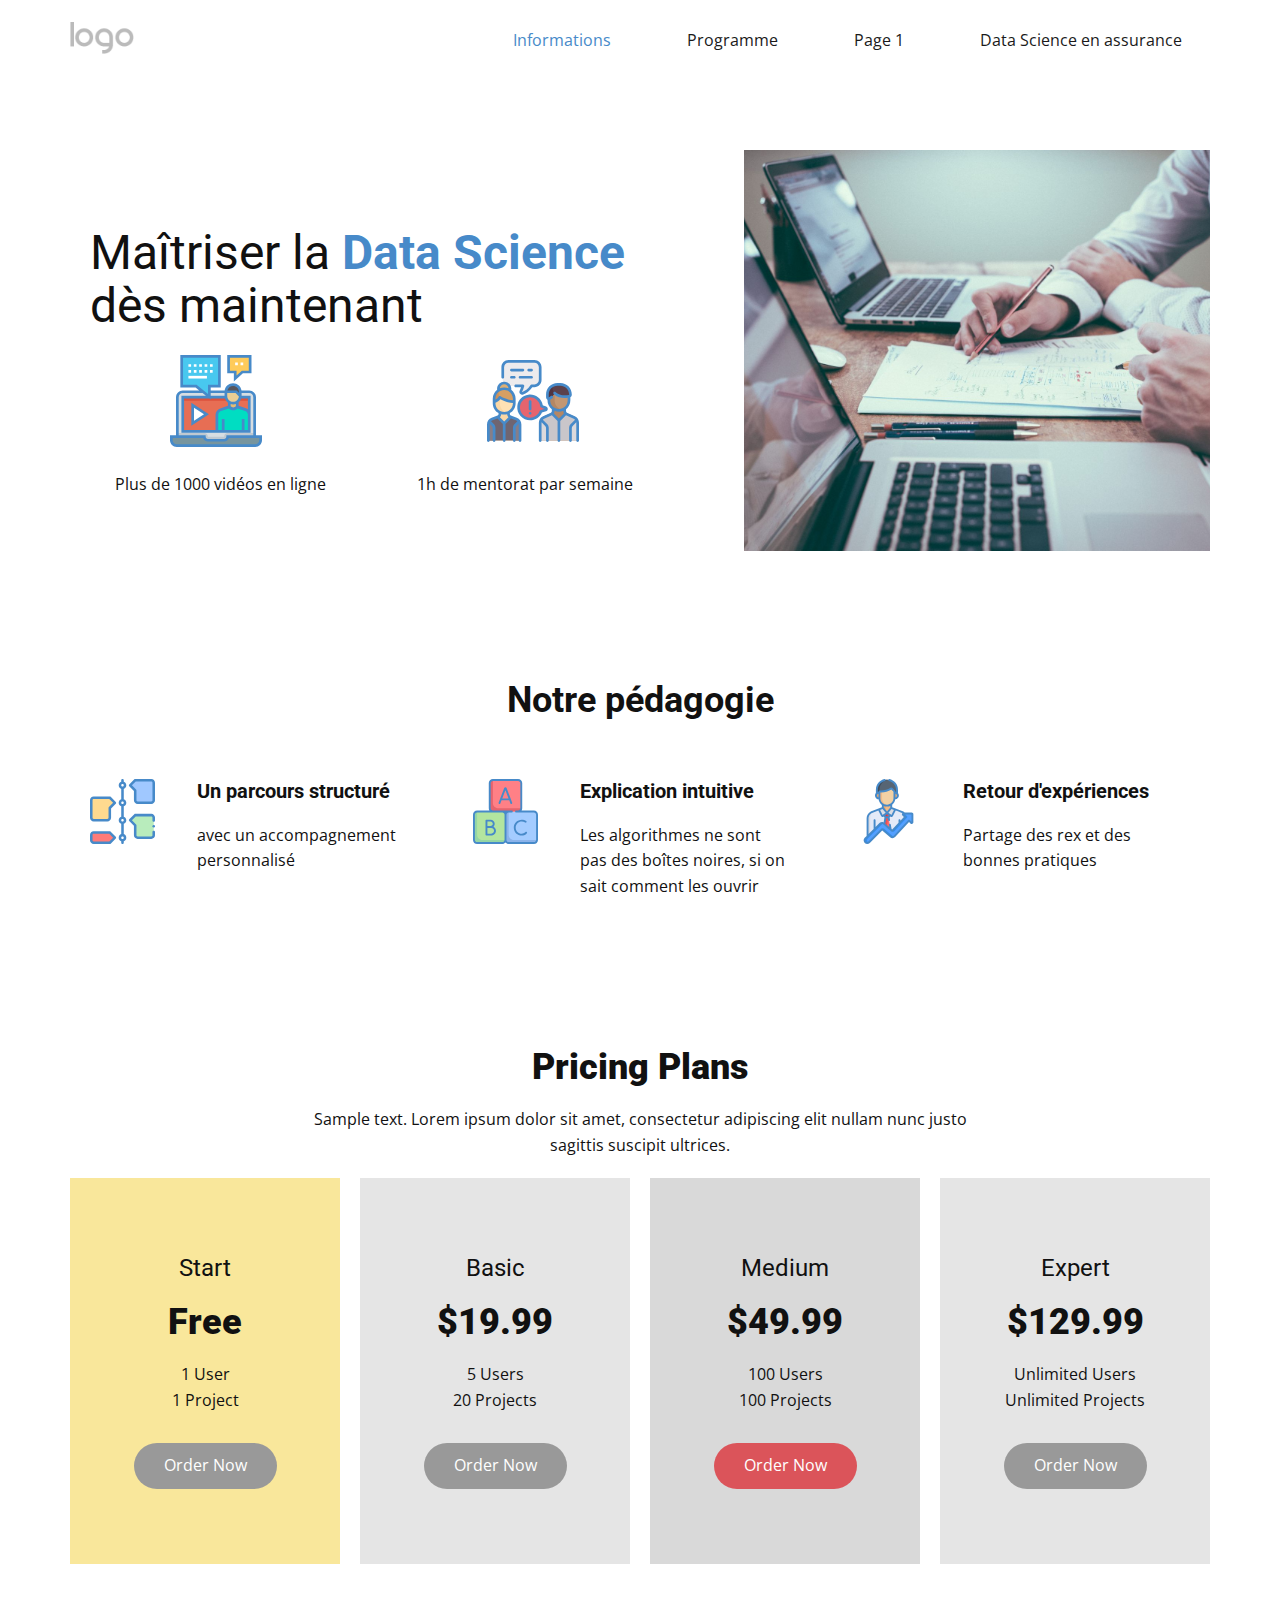
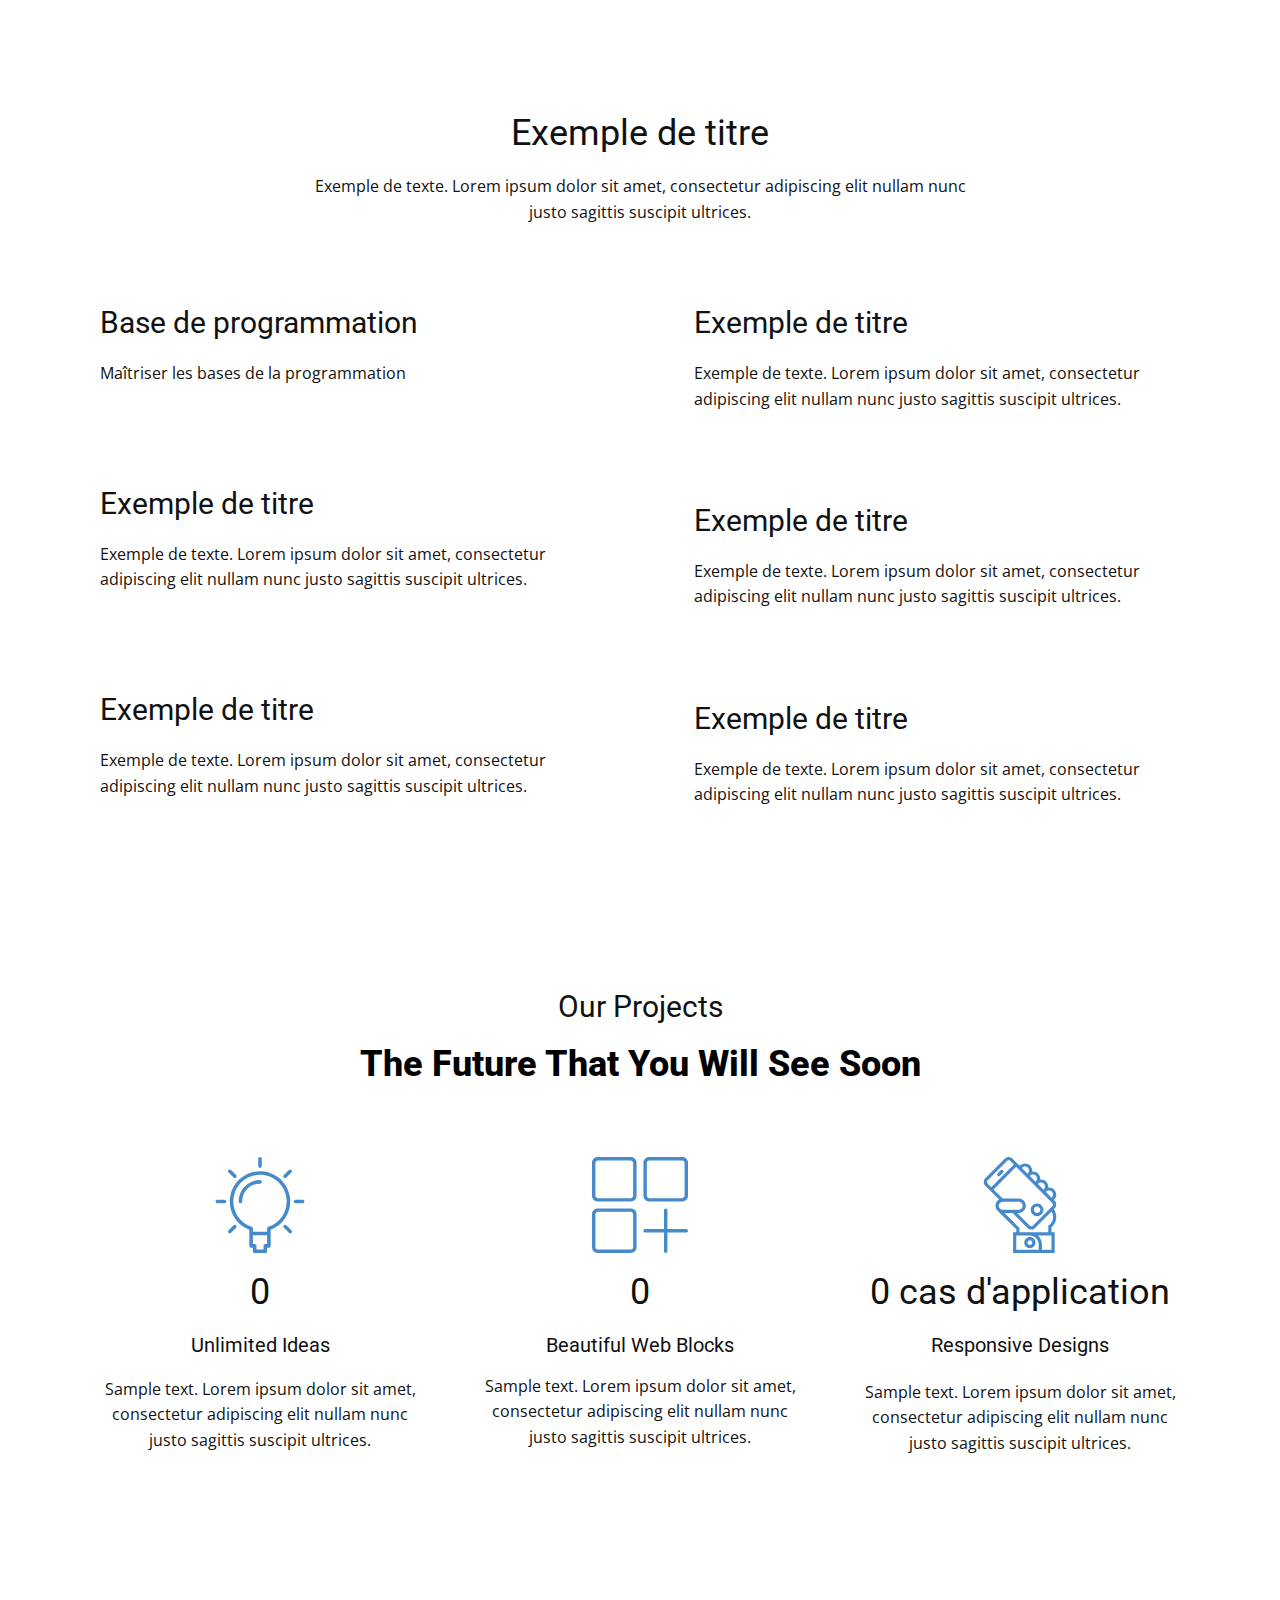
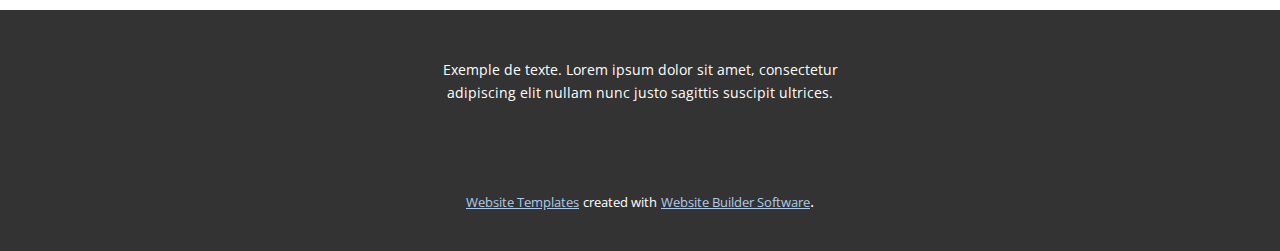
==== commit 47dcd4a3: "update test mail" ====
--- a/Informations.html
+++ b/Informations.html
@@ -33,7 +33,7 @@
     <meta property="og:url" content="index.html">
   </head>
   <body class="u-body"><header class="u-clearfix u-header u-header" id="sec-8003"><div class="u-clearfix u-sheet u-valign-middle u-sheet-1">
-        <a href="https://nicepage.com" class="u-image u-logo u-image-1" data-image-width="80" data-image-height="40">
+        <a href="Informations.html" class="u-image u-logo u-image-1" data-image-width="80" data-image-height="40" title="Informations">
           <img src="images/default-logo.png" class="u-logo-image u-logo-image-1" data-image-width="64">
         </a>
         <nav class="u-menu u-menu-dropdown u-offcanvas u-menu-1">
@@ -46,15 +46,19 @@
             </a>
           </div>
           <div class="u-custom-menu u-nav-container">
-            <ul class="u-nav u-spacing-20 u-unstyled u-nav-1"><li class="u-nav-item"><a class="u-border-active-palette-1-base u-border-hover-palette-1-base u-button-style u-nav-link u-text-active-palette-1-base u-text-grey-90 u-text-hover-palette-2-base" href="Accueil.html" style="padding: 10px 28px;">Informations</a>
-</li><li class="u-nav-item"><a class="u-border-active-palette-1-base u-border-hover-palette-1-base u-button-style u-nav-link u-text-active-palette-1-base u-text-grey-90 u-text-hover-palette-2-base" href="Page-2.html" style="padding: 10px 28px;">Programme</a>
+            <ul class="u-nav u-spacing-20 u-unstyled u-nav-1"><li class="u-nav-item"><a class="u-border-active-palette-1-base u-border-hover-palette-1-base u-button-style u-nav-link u-text-active-palette-1-base u-text-grey-90 u-text-hover-palette-2-base" href="index.html" style="padding: 10px 28px;">Informations</a>
+</li><li class="u-nav-item"><a class="u-border-active-palette-1-base u-border-hover-palette-1-base u-button-style u-nav-link u-text-active-palette-1-base u-text-grey-90 u-text-hover-palette-2-base" href="Programme.html" style="padding: 10px 28px;">Programme</a>
+</li><li class="u-nav-item"><a class="u-border-active-palette-1-base u-border-hover-palette-1-base u-button-style u-nav-link u-text-active-palette-1-base u-text-grey-90 u-text-hover-palette-2-base" style="padding: 10px 28px;" href="Page-1.html">Page 1</a>
+</li><li class="u-nav-item"><a class="u-border-active-palette-1-base u-border-hover-palette-1-base u-button-style u-nav-link u-text-active-palette-1-base u-text-grey-90 u-text-hover-palette-2-base" style="padding: 10px 28px;" href="Page-2.html">Data Science en assurance</a>
 </li></ul>
           </div>
           <div class="u-custom-menu u-nav-container-collapse">
             <div class="u-black u-container-style u-inner-container-layout u-opacity u-opacity-95 u-sidenav">
               <div class="u-menu-close"></div>
-              <ul class="u-align-center u-nav u-popupmenu-items u-unstyled u-nav-2"><li class="u-nav-item"><a class="u-button-style u-nav-link" href="Accueil.html" style="padding: 10px 28px;">Informations</a>
-</li><li class="u-nav-item"><a class="u-button-style u-nav-link" href="Page-2.html" style="padding: 10px 28px;">Programme</a>
+              <ul class="u-align-center u-nav u-popupmenu-items u-unstyled u-nav-2"><li class="u-nav-item"><a class="u-button-style u-nav-link" href="index.html" style="padding: 10px 28px;">Informations</a>
+</li><li class="u-nav-item"><a class="u-button-style u-nav-link" href="Programme.html" style="padding: 10px 28px;">Programme</a>
+</li><li class="u-nav-item"><a class="u-button-style u-nav-link" style="padding: 10px 28px;" href="Page-1.html">Page 1</a>
+</li><li class="u-nav-item"><a class="u-button-style u-nav-link" style="padding: 10px 28px;" href="Page-2.html">Data Science en assurance</a>
 </li></ul>
             </div>
             <div class="u-black u-menu-overlay u-opacity u-opacity-70"></div>
--- a/Informations.css
+++ b/Informations.css
@@ -31,31 +31,31 @@
 .u-section-1 .u-text-3 {margin-left: 14px}
 .u-section-1 .u-image-1 {min-height: 269px} }.u-section-2 .u-sheet-1 {min-height: 366px}
 .u-section-2 .u-text-1 {font-weight: 700; margin: 60px auto 0}
-.u-section-2 .u-list-1 {min-height: 220px; grid-template-columns: calc(33.3333% - 7px) calc(33.3333% - 7px) calc(33.3333% - 7px); grid-gap: 10px 10px; height: auto; width: 1140px; margin: 28px auto 0 0}
+.u-section-2 .u-list-1 {min-height: 220px; grid-template-columns: calc(33.3333% - 7px) calc(33.3333% - 7px) calc(33.3333% - 7px); grid-gap: 10px 10px; margin: 28px auto 0 0}
 .u-section-2 .u-list-item-1 {height: 239px}
 .u-section-2 .u-container-layout-1 {padding: 30px 20px 64px}
 .u-section-2 .u-icon-1 {height: 65px; width: 65px; background-image: none; margin: 0 auto 0 0}
-.u-section-2 .u-group-1 {width: 256px; min-height: 145px; height: auto; margin: -65px 0 0 auto}
+.u-section-2 .u-group-1 {width: 256px; min-height: 145px; margin: -65px 0 0 auto}
 .u-section-2 .u-container-layout-2 {padding: 0 20px 20px 30px}
 .u-section-2 .u-text-2 {font-weight: 700; margin: 0 auto 0 0}
 .u-section-2 .u-text-3 {margin: 20px auto 0 0}
 .u-section-2 .u-list-item-2 {height: 239px}
 .u-section-2 .u-container-layout-3 {padding: 30px 20px 64px}
 .u-section-2 .u-icon-2 {height: 65px; width: 65px; background-image: none; margin: 0 auto 0 0}
-.u-section-2 .u-group-2 {width: 256px; min-height: 145px; background-size: auto; height: auto; margin: -65px 0 0 auto}
+.u-section-2 .u-group-2 {width: 256px; min-height: 145px; background-size: auto; margin: -65px 0 0 auto}
 .u-section-2 .u-container-layout-4 {padding: 0 20px 20px 30px}
 .u-section-2 .u-text-4 {font-weight: 700; margin: 0 auto 0 0}
 .u-section-2 .u-text-5 {margin: 20px auto 0 0}
 .u-section-2 .u-list-item-3 {height: 239px}
 .u-section-2 .u-container-layout-5 {padding: 30px 20px 64px}
 .u-section-2 .u-icon-3 {height: 65px; width: 65px; background-image: none; margin: 0 auto 0 0}
-.u-section-2 .u-group-3 {width: 256px; min-height: 145px; background-size: auto; height: auto; margin: -65px 0 0 auto}
+.u-section-2 .u-group-3 {width: 256px; min-height: 145px; background-size: auto; margin: -65px 0 0 auto}
 .u-section-2 .u-container-layout-6 {padding: 0 20px 20px 30px}
 .u-section-2 .u-text-6 {font-weight: 700; margin: 0 auto 0 0}
 .u-section-2 .u-text-7 {margin: 20px auto 0 0} 
 
 @media (max-width: 1199px){ .u-section-2 .u-sheet-1 {min-height: 327px}
-.u-section-2 .u-list-1 {min-height: 181px; margin-right: initial; margin-left: initial; width: auto}
+.u-section-2 .u-list-1 {min-height: 181px; height: auto; margin-right: initial; margin-left: initial}
 .u-section-2 .u-group-1 {width: 201px; min-height: 203px}
 .u-section-2 .u-container-layout-2 {padding-left: 20px}
 .u-section-2 .u-group-2 {width: 201px; min-height: 203px}
@@ -64,7 +64,7 @@
 .u-section-2 .u-container-layout-6 {padding-left: 20px} }
 
 @media (max-width: 991px){ .u-section-2 .u-sheet-1 {min-height: 951px}
-.u-section-2 .u-list-1 {min-height: 416px; grid-template-columns: calc(((100% - 720px) / 2) + 355px) calc(((100% - 720px) / 2) + 355px); width: auto; margin-right: initial; margin-left: initial}
+.u-section-2 .u-list-1 {min-height: 416px; grid-template-columns: calc(((100% - 720px) / 2) + 355px) calc(((100% - 720px) / 2) + 355px); margin-right: initial; margin-left: initial}
 .u-section-2 .u-container-layout-1 {padding-bottom: 30px}
 .u-section-2 .u-group-1 {width: 243px; min-height: 166px}
 .u-section-2 .u-container-layout-3 {padding-bottom: 30px}
@@ -72,7 +72,7 @@
 .u-section-2 .u-container-layout-5 {padding-bottom: 30px}
 .u-section-2 .u-group-3 {width: 243px; min-height: 166px} }
 
-@media (max-width: 767px){ .u-section-2 .u-list-1 {grid-template-columns: 100%; margin-top: 115px; width: auto; margin-right: initial; margin-left: initial}
+@media (max-width: 767px){ .u-section-2 .u-list-1 {grid-template-columns: 100%; margin-top: 115px; margin-right: initial; margin-left: initial}
 .u-section-2 .u-container-layout-1 {padding-left: 10px; padding-right: 10px}
 .u-section-2 .u-group-1 {width: 443px}
 .u-section-2 .u-container-layout-2 {padding-left: 10px; padding-right: 10px}
